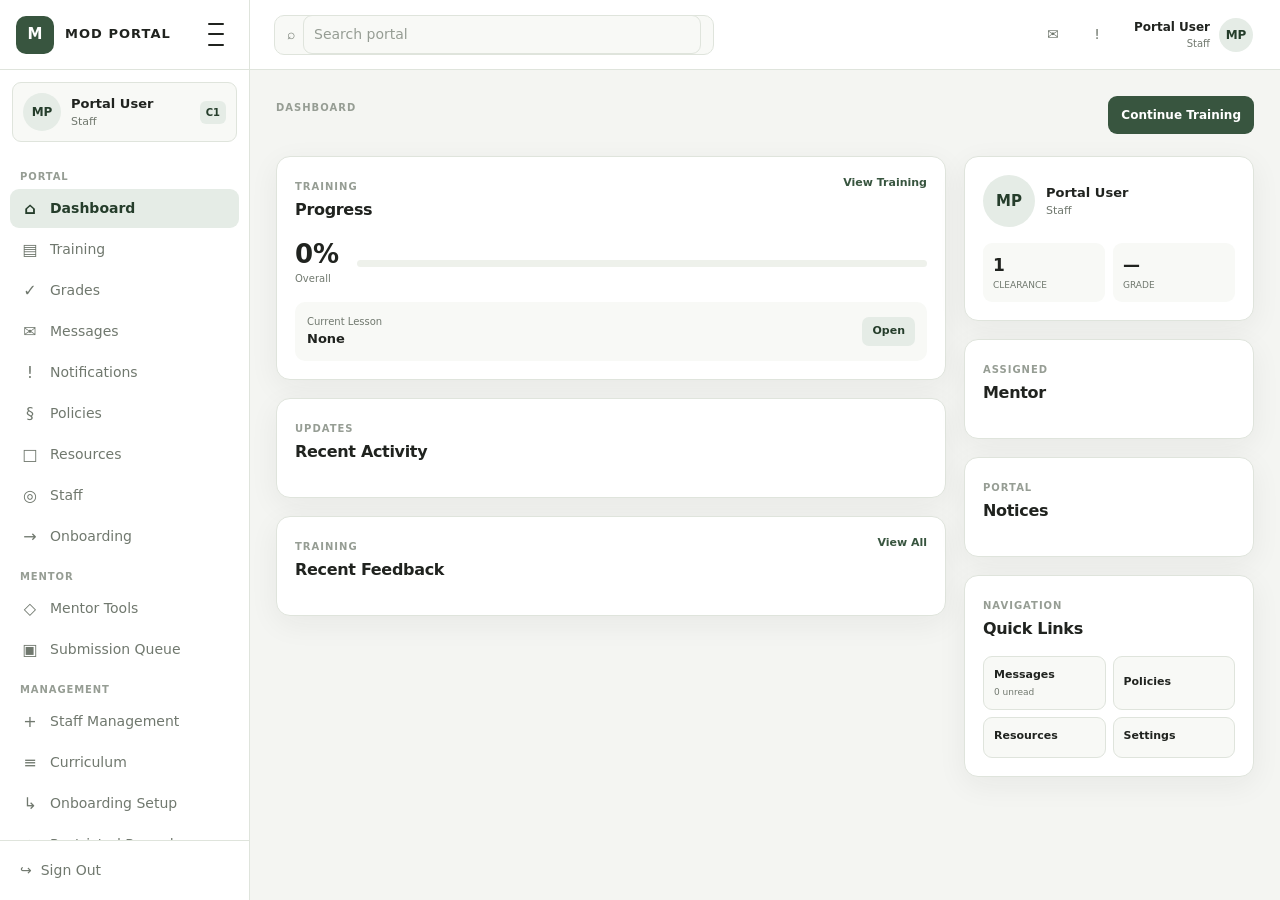
==== portal.html @ 3d5b4d80 "Create portal.html" ====
<!DOCTYPE html>
<html lang="en" data-theme="light" data-density="comfortable">
<head>
  <meta charset="UTF-8">
  <meta name="viewport" content="width=device-width, initial-scale=1.0">
  <meta name="description" content="Mod Portal">
  <title>Mod Portal</title>
  <link rel="stylesheet" href="style.css">
</head>

<body>

<div class="portal-app" id="portalApp">

  <div class="mobile-overlay" id="mobileOverlay"></div>

  <aside class="sidebar" id="sidebar">

    <div class="sidebar-head">

      <button class="brand" type="button" data-page-target="dashboard">
        <span class="brand-icon">M</span>

        <span class="brand-text">
          <strong>MOD PORTAL</strong>
          <small data-c5-edit data-content-key="portal.subtitle"></small>
        </span>
      </button>

      <button
        class="sidebar-toggle"
        id="sidebarToggle"
        type="button"
        aria-label="Toggle sidebar"
      >
        <span></span>
        <span></span>
        <span></span>
      </button>

    </div>

    <button class="sidebar-user" type="button" data-page-target="profile">

      <span class="avatar" data-user-avatar>MP</span>

      <span class="sidebar-user-info">
        <strong data-user-name>Portal User</strong>
        <small data-user-role>Staff</small>
      </span>

      <span class="clearance" data-user-clearance>C1</span>

    </button>

    <nav class="sidebar-nav">

      <div class="nav-group">

        <span class="nav-label">Portal</span>

        <button class="nav-item active" type="button" data-page-target="dashboard">
          <span class="nav-icon">⌂</span>
          <span>Dashboard</span>
        </button>

        <button class="nav-item" type="button" data-page-target="training">
          <span class="nav-icon">▤</span>
          <span>Training</span>
        </button>

        <button class="nav-item" type="button" data-page-target="grades">
          <span class="nav-icon">✓</span>
          <span>Grades</span>
        </button>

        <button class="nav-item" type="button" data-page-target="messages">
          <span class="nav-icon">✉</span>
          <span>Messages</span>
          <span class="nav-count" data-message-count hidden>0</span>
        </button>

        <button class="nav-item" type="button" data-page-target="notifications">
          <span class="nav-icon">!</span>
          <span>Notifications</span>
          <span class="nav-count" data-notification-count hidden>0</span>
        </button>

        <button class="nav-item" type="button" data-page-target="policies">
          <span class="nav-icon">§</span>
          <span>Policies</span>
        </button>

        <button class="nav-item" type="button" data-page-target="resources">
          <span class="nav-icon">□</span>
          <span>Resources</span>
        </button>

        <button class="nav-item" type="button" data-page-target="staff">
          <span class="nav-icon">◎</span>
          <span>Staff</span>
        </button>

        <button class="nav-item" type="button" data-page-target="onboarding">
          <span class="nav-icon">→</span>
          <span>Onboarding</span>
        </button>

      </div>

      <div class="nav-group" data-clearance-min="2">

        <span class="nav-label">Mentor</span>

        <button class="nav-item" type="button" data-page-target="mentor">
          <span class="nav-icon">◇</span>
          <span>Mentor Tools</span>
        </button>

        <button class="nav-item" type="button" data-page-target="submissions">
          <span class="nav-icon">▣</span>
          <span>Submission Queue</span>
          <span class="nav-count" data-submission-count hidden>0</span>
        </button>

      </div>

      <div class="nav-group" data-clearance-min="4">

        <span class="nav-label">Management</span>

        <button class="nav-item" type="button" data-page-target="staff-management">
          <span class="nav-icon">+</span>
          <span>Staff Management</span>
        </button>

        <button class="nav-item" type="button" data-page-target="curriculum">
          <span class="nav-icon">≡</span>
          <span>Curriculum</span>
        </button>

        <button class="nav-item" type="button" data-page-target="onboarding-management">
          <span class="nav-icon">↳</span>
          <span>Onboarding Setup</span>
        </button>

        <button class="nav-item" type="button" data-page-target="restricted-records">
          <span class="nav-icon">△</span>
          <span>Restricted Records</span>
        </button>

      </div>

      <div class="nav-group" data-clearance-min="5">

        <span class="nav-label">Administration</span>

        <button class="nav-item" type="button" data-page-target="accounts">
          <span class="nav-icon">@</span>
          <span>Accounts</span>
        </button>

        <button class="nav-item" type="button" data-page-target="announcements">
          <span class="nav-icon">※</span>
          <span>Announcements</span>
        </button>

        <button class="nav-item" type="button" data-page-target="audit-log">
          <span class="nav-icon">⌁</span>
          <span>Audit Log</span>
        </button>

        <button class="nav-item" type="button" data-page-target="admin">
          <span class="nav-icon">◆</span>
          <span>Admin Tools</span>
        </button>

      </div>

      <div class="nav-group">

        <span class="nav-label">Account</span>

        <button class="nav-item" type="button" data-page-target="profile">
          <span class="nav-icon">○</span>
          <span>Profile</span>
        </button>

        <button class="nav-item" type="button" data-page-target="settings">
          <span class="nav-icon">⚙</span>
          <span>Settings</span>
        </button>

        <button class="nav-item" type="button" data-page-target="help">
          <span class="nav-icon">?</span>
          <span>Help</span>
        </button>

      </div>

    </nav>

    <div class="sidebar-foot">
      <button class="signout" id="signOutButton" type="button">
        <span>↪</span>
        <span>Sign Out</span>
      </button>
    </div>

  </aside>

  <main class="main">

    <header class="topbar">

      <button
        class="mobile-menu"
        id="mobileMenu"
        type="button"
        aria-label="Open menu"
      >
        <span></span>
        <span></span>
        <span></span>
      </button>

      <div class="topbar-search">
        <span>⌕</span>
        <input
          id="portalSearch"
          type="search"
          placeholder="Search portal"
          autocomplete="off"
        >
      </div>

      <div class="topbar-actions">

        <button
          class="topbar-button"
          type="button"
          data-page-target="messages"
          aria-label="Messages"
        >
          ✉
          <span data-message-indicator hidden></span>
        </button>

        <button
          class="topbar-button"
          type="button"
          id="notificationButton"
          aria-label="Notifications"
        >
          !
          <span data-notification-indicator hidden></span>
        </button>

        <button class="topbar-user" type="button" data-page-target="profile">
          <span class="topbar-user-copy">
            <strong data-user-name>Portal User</strong>
            <small data-user-role>Staff</small>
          </span>
          <span class="avatar small" data-user-avatar>MP</span>
        </button>

      </div>

    </header>

    <div class="content">

      <section class="page active" id="dashboard" data-page="dashboard">

        <div class="page-head">

          <div>
            <span class="eyebrow">Dashboard</span>
            <h1 data-content-key="dashboard.title" data-c5-edit></h1>
            <p data-content-key="dashboard.description" data-c5-edit></p>
          </div>

          <button class="primary-action" type="button" data-page-target="training">
            Continue Training
          </button>

        </div>

        <div class="dashboard-grid">

          <div class="dashboard-main">

            <section class="panel progress-panel">

              <div class="panel-head">
                <div>
                  <span class="panel-label">Training</span>
                  <h2>Progress</h2>
                </div>

                <button class="text-action" type="button" data-page-target="training">
                  View Training
                </button>
              </div>

              <div class="progress-summary">

                <div class="progress-stat">
                  <strong data-training-progress>0%</strong>
                  <span>Overall</span>
                </div>

                <div class="progress-track">
                  <span data-training-progress-bar></span>
                </div>

              </div>

              <div class="current-training" data-current-training>

                <div>
                  <span class="meta">Current Lesson</span>
                  <strong data-current-lesson-title>None</strong>
                </div>

                <button type="button" data-current-lesson-action>
                  Open
                </button>

              </div>

            </section>

            <section class="panel activity-panel">

              <div class="panel-head">
                <div>
                  <span class="panel-label">Updates</span>
                  <h2>Recent Activity</h2>
                </div>
              </div>

              <div class="activity-list" id="recentActivity"></div>

            </section>

            <section class="panel feedback-panel">

              <div class="panel-head">
                <div>
                  <span class="panel-label">Training</span>
                  <h2>Recent Feedback</h2>
                </div>

                <button class="text-action" type="button" data-page-target="grades">
                  View All
                </button>
              </div>

              <div id="recentFeedback" class="feedback-list"></div>

            </section>

          </div>

          <aside class="dashboard-side">

            <section class="panel dashboard-profile">

              <div class="profile-summary">

                <span class="avatar large" data-user-avatar>MP</span>

                <div>
                  <strong data-user-name>Portal User</strong>
                  <span data-user-role>Staff</span>
                </div>

              </div>

              <div class="profile-stats">

                <div>
                  <strong data-user-clearance-number>1</strong>
                  <span>Clearance</span>
                </div>

                <div>
                  <strong data-user-grade>—</strong>
                  <span>Grade</span>
                </div>

              </div>

            </section>

            <section class="panel mentor-summary">

              <div class="panel-head">
                <div>
                  <span class="panel-label">Assigned</span>
                  <h2>Mentor</h2>
                </div>
              </div>

              <div id="assignedMentor"></div>

            </section>

            <section class="panel notices-panel">

              <div class="panel-head">
                <div>
                  <span class="panel-label">Portal</span>
                  <h2>Notices</h2>
                </div>
              </div>

              <div id="dashboardNotices"></div>

            </section>

            <section class="panel quick-links">

              <div class="panel-head">
                <div>
                  <span class="panel-label">Navigation</span>
                  <h2>Quick Links</h2>
                </div>
              </div>

              <div class="quick-link-grid">

                <button type="button" data-page-target="messages">
                  <strong>Messages</strong>
                  <span data-message-summary>0 unread</span>
                </button>

                <button type="button" data-page-target="policies">
                  <strong>Policies</strong>
                  <span data-content-key="dashboard.quick.policies" data-c5-edit></span>
                </button>

                <button type="button" data-page-target="resources">
                  <strong>Resources</strong>
                  <span data-content-key="dashboard.quick.resources" data-c5-edit></span>
                </button>

                <button type="button" data-page-target="settings">
                  <strong>Settings</strong>
                  <span data-content-key="dashboard.quick.settings" data-c5-edit></span>
                </button>

              </div>

            </section>

          </aside>

        </div>

      </section>

      <section class="page" id="training" data-page="training">

        <div class="page-head">
          <div>
            <span class="eyebrow">Training</span>
            <h1 data-content-key="training.title" data-c5-edit></h1>
            <p data-content-key="training.description" data-c5-edit></p>
          </div>
        </div>

        <div class="training-layout">

          <aside class="panel training-sidebar">

            <div class="panel-head">
              <div>
                <span class="panel-label">Curriculum</span>
                <h2>Lessons</h2>
              </div>
            </div>

            <div class="lesson-list" id="lessonList"></div>

          </aside>

          <section class="panel lesson-view" id="lessonView"></section>

        </div>

      </section>

      <section class="page" id="grades" data-page="grades">

        <div class="page-head">
          <div>
            <span class="eyebrow">Performance</span>
            <h1 data-content-key="grades.title" data-c5-edit></h1>
            <p data-content-key="grades.description" data-c5-edit></p>
          </div>
        </div>

        <div class="stats-grid">

          <section class="stat-card">
            <span>Average</span>
            <strong data-grade-average>—</strong>
          </section>

          <section class="stat-card">
            <span>Completed</span>
            <strong data-grade-completed>0</strong>
          </section>

          <section class="stat-card">
            <span>Pending</span>
            <strong data-grade-pending>0</strong>
          </section>

          <section class="stat-card">
            <span>Feedback</span>
            <strong data-feedback-count>0</strong>
          </section>

        </div>

        <section class="panel">

          <div class="panel-head">
            <div>
              <span class="panel-label">History</span>
              <h2>Assessments</h2>
            </div>
          </div>

          <div class="table-wrap">

            <table>
              <thead>
                <tr>
                  <th>Assessment</th>
                  <th>Status</th>
                  <th>Score</th>
                  <th>Reviewer</th>
                  <th></th>
                </tr>
              </thead>

              <tbody id="gradeTable"></tbody>
            </table>

          </div>

          <div class="empty-state table-empty" id="gradeEmpty">
            <p>No assessments yet.</p>
          </div>

        </section>

      </section>

      <section class="page" id="messages" data-page="messages">

        <div class="page-head">
          <div>
            <span class="eyebrow">Communication</span>
            <h1 data-content-key="messages.title" data-c5-edit></h1>
            <p data-content-key="messages.description" data-c5-edit></p>
          </div>

          <button class="primary-action" id="newMessageButton" type="button">
            New Message
          </button>
        </div>

        <div class="messages-layout">

          <section class="panel message-list-panel">

            <div class="message-search">
              <input
                type="search"
                id="messageSearch"
                placeholder="Search messages"
              >
            </div>

            <div class="message-thread-list" id="messageThreadList"></div>

          </section>

          <section class="panel conversation-panel">

            <div class="conversation-empty" id="conversationEmpty">
              <div class="empty-state large">
                <span>✉</span>
                <h2>Select a conversation</h2>
              </div>
            </div>

            <div class="conversation" id="conversation" hidden>

              <div class="conversation-head">

                <span class="avatar" data-conversation-avatar>MP</span>

                <div>
                  <strong data-conversation-name></strong>
                  <span data-conversation-role></span>
                </div>

              </div>

              <div class="conversation-messages" id="conversationMessages"></div>

              <form class="message-compose" id="messageForm">

                <textarea
                  id="messageInput"
                  placeholder="Write a message"
                ></textarea>

                <button type="submit">Send</button>

              </form>

            </div>

          </section>

        </div>

      </section>

      <section class="page" id="notifications" data-page="notifications">

        <div class="page-head">
          <div>
            <span class="eyebrow">Updates</span>
            <h1 data-content-key="notifications.title" data-c5-edit></h1>
            <p data-content-key="notifications.description" data-c5-edit></p>
          </div>

          <button class="secondary-action" id="markNotificationsRead" type="button">
            Mark All Read
          </button>
        </div>

        <section class="panel">

          <div class="notification-list" id="notificationList"></div>

          <div class="empty-state" id="notificationEmpty">
            <p>No notifications.</p>
          </div>

        </section>

      </section>

      <section class="page" id="policies" data-page="policies">

        <div class="page-head">
          <div>
            <span class="eyebrow">Handbook</span>
            <h1 data-content-key="policies.title" data-c5-edit></h1>
            <p data-content-key="policies.description" data-c5-edit></p>
          </div>

          <button
            class="primary-action"
            type="button"
            data-clearance-min="5"
            id="createPolicyButton"
          >
            New Policy
          </button>
        </div>

        <div class="library-toolbar">

          <input
            type="search"
            id="policySearch"
            placeholder="Search policies"
          >

          <select id="policyCategoryFilter">
            <option value="">All Categories</option>
          </select>

        </div>

        <div class="card-grid" id="policyGrid"></div>

        <div class="empty-state" id="policyEmpty">
          <p>No policies available.</p>
        </div>

      </section>

      <section class="page" id="resources" data-page="resources">

        <div class="page-head">
          <div>
            <span class="eyebrow">Library</span>
            <h1 data-content-key="resources.title" data-c5-edit></h1>
            <p data-content-key="resources.description" data-c5-edit></p>
          </div>

          <button
            class="primary-action"
            type="button"
            data-clearance-min="5"
            id="createResourceButton"
          >
            New Resource
          </button>
        </div>

        <div class="library-toolbar">

          <input
            type="search"
            id="resourceSearch"
            placeholder="Search resources"
          >

          <select id="resourceCategoryFilter">
            <option value="">All Categories</option>
          </select>

        </div>

        <div class="card-grid" id="resourceGrid"></div>

        <div class="empty-state" id="resourceEmpty">
          <p>No resources available.</p>
        </div>

      </section>

      <section class="page" id="staff" data-page="staff">

        <div class="page-head">
          <div>
            <span class="eyebrow">Directory</span>
            <h1 data-content-key="staff.title" data-c5-edit></h1>
            <p data-content-key="staff.description" data-c5-edit></p>
          </div>
        </div>

        <div class="library-toolbar">

          <input
            type="search"
            id="staffSearch"
            placeholder="Search staff"
          >

          <select id="staffRoleFilter">
            <option value="">All Roles</option>
          </select>

        </div>

        <div class="staff-grid" id="staffGrid"></div>

        <div class="empty-state" id="staffEmpty">
          <p>No staff found.</p>
        </div>

      </section>

      <section class="page" id="onboarding" data-page="onboarding">

        <div class="page-head">
          <div>
            <span class="eyebrow">Getting Started</span>
            <h1 data-content-key="onboarding.title" data-c5-edit></h1>
            <p data-content-key="onboarding.description" data-c5-edit></p>
          </div>
        </div>

        <section class="panel">

          <div class="onboarding-progress">
            <strong data-onboarding-progress>0%</strong>

            <div class="progress-track">
              <span data-onboarding-progress-bar></span>
            </div>
          </div>

          <div class="checklist" id="onboardingChecklist"></div>

        </section>

      </section>

      <section class="page" id="mentor" data-page="mentor" data-clearance-min="2">

        <div class="page-head">
          <div>
            <span class="eyebrow">Mentor</span>
            <h1 data-content-key="mentor.title" data-c5-edit></h1>
            <p data-content-key="mentor.description" data-c5-edit></p>
          </div>
        </div>

        <div class="stats-grid">

          <section class="stat-card">
            <span>Cadets</span>
            <strong data-mentor-cadet-count>0</strong>
          </section>

          <section class="stat-card">
            <span>Pending Reviews</span>
            <strong data-mentor-review-count>0</strong>
          </section>

          <section class="stat-card">
            <span>Messages</span>
            <strong data-mentor-message-count>0</strong>
          </section>

        </div>

        <div class="management-grid">

          <section class="panel">

            <div class="panel-head">
              <div>
                <span class="panel-label">Assigned</span>
                <h2>Cadets</h2>
              </div>
            </div>

            <div id="mentorCadetList"></div>

          </section>

          <section class="panel">

            <div class="panel-head">
              <div>
                <span class="panel-label">Selected</span>
                <h2>Cadet Details</h2>
              </div>
            </div>

            <div id="mentorCadetDetail"></div>

          </section>

        </div>

      </section>

      <section class="page" id="submissions" data-page="submissions" data-clearance-min="2">

        <div class="page-head">
          <div>
            <span class="eyebrow">Review</span>
            <h1 data-content-key="submissions.title" data-c5-edit></h1>
            <p data-content-key="submissions.description" data-c5-edit></p>
          </div>
        </div>

        <section class="panel">

          <div class="table-wrap">

            <table>
              <thead>
                <tr>
                  <th>Staff</th>
                  <th>Submission</th>
                  <th>Submitted</th>
                  <th>Status</th>
                  <th></th>
                </tr>
              </thead>

              <tbody id="submissionTable"></tbody>
            </table>

          </div>

          <div class="empty-state" id="submissionEmpty">
            <p>No pending submissions.</p>
          </div>

        </section>

      </section>

      <section
        class="page"
        id="staff-management"
        data-page="staff-management"
        data-clearance-min="4"
      >

        <div class="page-head">
          <div>
            <span class="eyebrow">Management</span>
            <h1 data-content-key="staffManagement.title" data-c5-edit></h1>
            <p data-content-key="staffManagement.description" data-c5-edit></p>
          </div>

          <button class="primary-action" id="inviteStaffButton" type="button">
            Add Staff
          </button>
        </div>

        <section class="panel">

          <div class="management-toolbar">

            <input
              type="search"
              id="staffManagementSearch"
              placeholder="Search accounts"
            >

            <select id="staffManagementStatus">
              <option value="">All Statuses</option>
              <option value="active">Active</option>
              <option value="pending">Pending</option>
              <option value="suspended">Suspended</option>
            </select>

          </div>

          <div class="table-wrap">

            <table>
              <thead>
                <tr>
                  <th>Staff</th>
                  <th>Role</th>
                  <th>Clearance</th>
                  <th>Mentor</th>
                  <th>Status</th>
                  <th></th>
                </tr>
              </thead>

              <tbody id="staffManagementTable"></tbody>
            </table>

          </div>

        </section>

      </section>

      <section class="page" id="curriculum" data-page="curriculum" data-clearance-min="4">

        <div class="page-head">
          <div>
            <span class="eyebrow">Management</span>
            <h1 data-content-key="curriculum.title" data-c5-edit></h1>
            <p data-content-key="curriculum.description" data-c5-edit></p>
          </div>

          <button class="primary-action" id="newLessonButton" type="button">
            New Lesson
          </button>
        </div>

        <div class="management-grid">

          <section class="panel">

            <div class="panel-head">
              <div>
                <span class="panel-label">Lessons</span>
                <h2>Curriculum</h2>
              </div>
            </div>

            <div id="curriculumLessonList"></div>

          </section>

          <section class="panel">
            <div id="curriculumEditor"></div>
          </section>

        </div>

      </section>

      <section
        class="page"
        id="onboarding-management"
        data-page="onboarding-management"
        data-clearance-min="4"
      >

        <div class="page-head">
          <div>
            <span class="eyebrow">Management</span>
            <h1 data-content-key="onboardingManagement.title" data-c5-edit></h1>
            <p data-content-key="onboardingManagement.description" data-c5-edit></p>
          </div>

          <button class="primary-action" id="newOnboardingStepButton" type="button">
            New Step
          </button>
        </div>

        <section class="panel">
          <div id="onboardingManagementList"></div>
        </section>

      </section>

      <section
        class="page"
        id="restricted-records"
        data-page="restricted-records"
        data-clearance-min="4"
      >

        <div class="page-head">
          <div>
            <span class="eyebrow">Restricted</span>
            <h1 data-content-key="restricted.title" data-c5-edit></h1>
            <p data-content-key="restricted.description" data-c5-edit></p>
          </div>

          <button class="primary-action" id="newRestrictedRecordButton" type="button">
            New Record
          </button>
        </div>

        <div class="management-toolbar">

          <input
            type="search"
            id="restrictedSearch"
            placeholder="Search records"
          >

          <select id="restrictedStatusFilter">
            <option value="">All Records</option>
          </select>

        </div>

        <section class="panel">

          <div class="table-wrap">

            <table>
              <thead>
                <tr>
                  <th>Record</th>
                  <th>User ID</th>
                  <th>Status</th>
                  <th>Updated</th>
                  <th></th>
                </tr>
              </thead>

              <tbody id="restrictedRecordTable"></tbody>
            </table>

          </div>

          <div class="empty-state" id="restrictedEmpty">
            <p>No records.</p>
          </div>

        </section>

      </section>

      <section class="page" id="accounts" data-page="accounts" data-clearance-min="5">

        <div class="page-head">
          <div>
            <span class="eyebrow">Administration</span>
            <h1 data-content-key="accounts.title" data-c5-edit></h1>
            <p data-content-key="accounts.description" data-c5-edit></p>
          </div>
        </div>

        <div class="stats-grid">

          <section class="stat-card">
            <span>Active</span>
            <strong data-account-active>0</strong>
          </section>

          <section class="stat-card">
            <span>Pending</span>
            <strong data-account-pending>0</strong>
          </section>

          <section class="stat-card">
            <span>Suspended</span>
            <strong data-account-suspended>0</strong>
          </section>

          <section class="stat-card">
            <span>Password Reset</span>
            <strong data-account-reset>0</strong>
          </section>

        </div>

        <section class="panel">

          <div class="table-wrap">

            <table>
              <thead>
                <tr>
                  <th>Account</th>
                  <th>Role</th>
                  <th>Status</th>
                  <th>Last Login</th>
                  <th></th>
                </tr>
              </thead>

              <tbody id="accountTable"></tbody>
            </table>

          </div>

        </section>

      </section>

      <section
        class="page"
        id="announcements"
        data-page="announcements"
        data-clearance-min="5"
      >

        <div class="page-head">
          <div>
            <span class="eyebrow">Administration</span>
            <h1 data-content-key="announcements.title" data-c5-edit></h1>
            <p data-content-key="announcements.description" data-c5-edit></p>
          </div>

          <button class="primary-action" id="newAnnouncementButton" type="button">
            New Announcement
          </button>
        </div>

        <div class="card-grid" id="announcementGrid"></div>

        <div class="empty-state" id="announcementEmpty">
          <p>No announcements.</p>
        </div>

      </section>

      <section
        class="page"
        id="audit-log"
        data-page="audit-log"
        data-clearance-min="5"
      >

        <div class="page-head">
          <div>
            <span class="eyebrow">Administration</span>
            <h1 data-content-key="audit.title" data-c5-edit></h1>
            <p data-content-key="audit.description" data-c5-edit></p>
          </div>
        </div>

        <div class="management-toolbar">

          <input
            type="search"
            id="auditSearch"
            placeholder="Search audit log"
          >

          <select id="auditTypeFilter">
            <option value="">All Actions</option>
          </select>

        </div>

        <section class="panel">

          <div class="table-wrap">

            <table>
              <thead>
                <tr>
                  <th>Time</th>
                  <th>User</th>
                  <th>Action</th>
                  <th>Target</th>
                  <th>Details</th>
                </tr>
              </thead>

              <tbody id="auditTable"></tbody>
            </table>

          </div>

          <div class="empty-state" id="auditEmpty">
            <p>No audit entries.</p>
          </div>

        </section>

      </section>

      <section class="page" id="admin" data-page="admin" data-clearance-min="5">

        <div class="page-head">
          <div>
            <span class="eyebrow">Administration</span>
            <h1 data-content-key="admin.title" data-c5-edit></h1>
            <p data-content-key="admin.description" data-c5-edit></p>
          </div>
        </div>

        <div class="admin-grid">

          <button class="admin-card" type="button" data-admin-action="maintenance">
            <strong>Maintenance Mode</strong>
            <span data-content-key="admin.maintenance" data-c5-edit></span>
          </button>

          <button class="admin-card" type="button" data-admin-action="backup">
            <strong>Backups</strong>
            <span data-content-key="admin.backup" data-c5-edit></span>
          </button>

          <button class="admin-card" type="button" data-admin-action="permissions">
            <strong>Permissions</strong>
            <span data-content-key="admin.permissions" data-c5-edit></span>
          </button>

          <button class="admin-card" type="button" data-admin-action="content">
            <strong>Portal Content</strong>
            <span data-content-key="admin.content" data-c5-edit></span>
          </button>

        </div>

      </section>

      <section class="page" id="profile" data-page="profile">

        <div class="page-head">
          <div>
            <span class="eyebrow">Account</span>
            <h1 data-content-key="profile.title" data-c5-edit></h1>
            <p data-content-key="profile.description" data-c5-edit></p>
          </div>

          <button class="primary-action" id="editProfileButton" type="button">
            Edit Profile
          </button>
        </div>

        <div class="profile-layout">

          <section class="panel profile-card">

            <span class="avatar huge" data-user-avatar>MP</span>

            <h2 data-user-name>Portal User</h2>
            <span data-user-role>Staff</span>

            <div class="profile-meta">

              <div>
                <span>Clearance</span>
                <strong data-user-clearance>1</strong>
              </div>

              <div>
                <span>Status</span>
                <strong data-user-status>Active</strong>
              </div>

            </div>

          </section>

          <section class="panel">

            <div class="panel-head">
              <div>
                <span class="panel-label">Account</span>
                <h2>Details</h2>
              </div>
            </div>

            <dl class="detail-list">

              <div>
                <dt>Display Name</dt>
                <dd data-user-name>Portal User</dd>
              </div>

              <div>
                <dt>Username</dt>
                <dd data-user-username>—</dd>
              </div>

              <div>
                <dt>Role</dt>
                <dd data-user-role>Staff</dd>
              </div>

              <div>
                <dt>Clearance</dt>
                <dd data-user-clearance>1</dd>
              </div>

              <div>
                <dt>Mentor</dt>
                <dd data-user-mentor>—</dd>
              </div>

            </dl>

          </section>

        </div>

      </section>

      <section class="page" id="settings" data-page="settings">

        <div class="page-head">
          <div>
            <span class="eyebrow">Account</span>
            <h1 data-content-key="settings.title" data-c5-edit></h1>
            <p data-content-key="settings.description" data-c5-edit></p>
          </div>
        </div>

        <div class="settings-layout">

          <nav class="settings-nav">

            <button class="settings-tab active" type="button" data-settings-target="appearance">
              Appearance
            </button>

            <button class="settings-tab" type="button" data-settings-target="accessibility">
              Accessibility
            </button>

            <button class="settings-tab" type="button" data-settings-target="notifications">
              Notifications
            </button>

            <button class="settings-tab" type="button" data-settings-target="messages">
              Messages
            </button>

            <button class="settings-tab" type="button" data-settings-target="account">
              Account
            </button>

            <button
              class="settings-tab"
              type="button"
              data-settings-target="portal"
              data-clearance-min="5"
            >
              Portal
            </button>

          </nav>

          <section class="panel settings-content">

            <div class="settings-section active" data-settings-section="appearance">

              <div class="settings-heading">
                <h2>Appearance</h2>
                <p data-content-key="settings.appearance.description" data-c5-edit></p>
              </div>

              <div class="setting-row">

                <div>
                  <strong>Theme</strong>
                  <span data-content-key="settings.theme.description" data-c5-edit></span>
                </div>

                <select id="themeSelect">
                  <option value="light">Light</option>
                  <option value="dark">Dark</option>
                  <option value="system">System</option>
                </select>

              </div>

              <div class="setting-row">

                <div>
                  <strong>Layout Density</strong>
                  <span data-content-key="settings.density.description" data-c5-edit></span>
                </div>

                <select id="densitySelect">
                  <option value="comfortable">Comfortable</option>
                  <option value="compact">Compact</option>
                </select>

              </div>

              <div class="setting-row">

                <div>
                  <strong>Sidebar</strong>
                  <span data-content-key="settings.sidebar.description" data-c5-edit></span>
                </div>

                <select id="sidebarPreference">
                  <option value="expanded">Expanded</option>
                  <option value="collapsed">Collapsed</option>
                  <option value="auto">Automatic</option>
                </select>

              </div>

            </div>

            <div class="settings-section" data-settings-section="accessibility">

              <div class="settings-heading">
                <h2>Accessibility</h2>
                <p data-content-key="settings.accessibility.description" data-c5-edit></p>
              </div>

              <label class="toggle-row">

                <span>
                  <strong>Reduced Motion</strong>
                  <small data-content-key="settings.motion.description" data-c5-edit></small>
                </span>

                <input type="checkbox" id="reducedMotionToggle">
                <span class="toggle"></span>

              </label>

              <label class="toggle-row">

                <span>
                  <strong>High Contrast</strong>
                  <small data-content-key="settings.contrast.description" data-c5-edit></small>
                </span>

                <input type="checkbox" id="highContrastToggle">
                <span class="toggle"></span>

              </label>

            </div>

            <div class="settings-section" data-settings-section="notifications">

              <div class="settings-heading">
                <h2>Notifications</h2>
                <p data-content-key="settings.notifications.description" data-c5-edit></p>
              </div>

              <label class="toggle-row">
                <span><strong>Messages</strong></span>
                <input type="checkbox" id="notifyMessages" checked>
                <span class="toggle"></span>
              </label>

              <label class="toggle-row">
                <span><strong>Training</strong></span>
                <input type="checkbox" id="notifyTraining" checked>
                <span class="toggle"></span>
              </label>

              <label class="toggle-row">
                <span><strong>Grades & Feedback</strong></span>
                <input type="checkbox" id="notifyGrades" checked>
                <span class="toggle"></span>
              </label>

              <label class="toggle-row">
                <span><strong>Policy Updates</strong></span>
                <input type="checkbox" id="notifyPolicies" checked>
                <span class="toggle"></span>
              </label>

            </div>

            <div class="settings-section" data-settings-section="messages">

              <div class="settings-heading">
                <h2>Messages</h2>
                <p data-content-key="settings.messages.description" data-c5-edit></p>
              </div>

              <label class="toggle-row">
                <span><strong>Message Previews</strong></span>
                <input type="checkbox" id="messagePreviewToggle" checked>
                <span class="toggle"></span>
              </label>

            </div>

            <div class="settings-section" data-settings-section="account">

              <div class="settings-heading">
                <h2>Account</h2>
                <p data-content-key="settings.account.description" data-c5-edit></p>
              </div>

              <div class="setting-actions">

                <button class="secondary-action" id="changePasswordButton" type="button">
                  Change Password
                </button>

                <button class="secondary-action" id="signOutEverywhereButton" type="button">
                  Sign Out Everywhere
                </button>

              </div>

            </div>

            <div
              class="settings-section"
              data-settings-section="portal"
              data-clearance-min="5"
            >

              <div class="settings-heading">
                <h2>Portal</h2>
                <p data-content-key="settings.portal.description" data-c5-edit></p>
              </div>

              <label class="toggle-row">

                <span>
                  <strong>Content Editing</strong>
                </span>

                <input type="checkbox" id="contentEditToggle">
                <span class="toggle"></span>

              </label>

              <div class="setting-actions">

                <button class="secondary-action" id="savePortalContentButton" type="button">
                  Save Content
                </button>

                <button class="danger-action" id="resetPortalContentButton" type="button">
                  Reset Content
                </button>

              </div>

            </div>

          </section>

        </div>

      </section>

      <section class="page" id="help" data-page="help">

        <div class="page-head">
          <div>
            <span class="eyebrow">Support</span>
            <h1 data-content-key="help.title" data-c5-edit></h1>
            <p data-content-key="help.description" data-c5-edit></p>
          </div>
        </div>

        <div class="card-grid" id="helpGrid"></div>

        <div class="empty-state" id="helpEmpty">
          <p>No help articles available.</p>
        </div>

      </section>

      <section class="page permission-page" id="permissionDenied">

        <div class="permission-state">
          <span>!</span>
          <h1>Access Restricted</h1>
          <p>You do not have permission to view this section.</p>

          <button class="primary-action" type="button" data-page-target="dashboard">
            Dashboard
          </button>
        </div>

      </section>

    </div>

  </main>

</div>

<div class="drawer" id="notificationDrawer" hidden>

  <div class="drawer-head">
    <h2>Notifications</h2>

    <button
      class="icon-action"
      id="closeNotificationDrawer"
      type="button"
      aria-label="Close notifications"
    >
      ×
    </button>
  </div>

  <div class="drawer-body" id="notificationDrawerList"></div>

</div>

<div class="modal-layer" id="modalLayer" hidden>

  <div class="modal-backdrop" data-close-modal></div>

  <section
    class="modal"
    id="portalModal"
    role="dialog"
    aria-modal="true"
  >

    <div class="modal-head">

      <h2 id="modalTitle"></h2>

      <button
        class="icon-action"
        type="button"
        data-close-modal
        aria-label="Close"
      >
        ×
      </button>

    </div>

    <div class="modal-body" id="modalBody"></div>
    <div class="modal-actions" id="modalActions"></div>

  </section>

</div>

<div class="toast-region" id="toastRegion"></div>

<script src="script.js"></script>

</body>
</html>
---- style.css ----
:root {
  --bg: #f4f5f2;
  --surface: #ffffff;
  --surface-2: #f8f9f6;
  --surface-3: #eef1eb;
  --border: #dfe4dc;
  --border-strong: #cdd5ca;
  --text: #20231f;
  --muted: #70786e;
  --muted-2: #969d94;
  --accent: #38553f;
  --accent-soft: #e5ece6;
  --accent-strong: #253d2b;
  --danger: #9b3d43;
  --danger-soft: #f5e6e7;
  --warning: #997630;
  --warning-soft: #f6f0df;
  --success: #42704d;
  --success-soft: #e7f0e8;
  --shadow: 0 8px 30px rgba(28, 35, 29, 0.06);
  --sidebar-width: 250px;
  --sidebar-collapsed: 78px;
  --topbar-height: 70px;
  --radius: 14px;
  --radius-small: 9px;
  --transition: 180ms ease;
}

html[data-theme="dark"] {
  --bg: #151815;
  --surface: #1d211e;
  --surface-2: #242925;
  --surface-3: #2a302b;
  --border: #343b35;
  --border-strong: #424b43;
  --text: #f0f3ef;
  --muted: #a8b0a7;
  --muted-2: #7f887f;
  --accent: #86a98e;
  --accent-soft: #29372c;
  --accent-strong: #b7d2bd;
  --danger: #d47c82;
  --danger-soft: #40292b;
  --warning: #d3b36b;
  --warning-soft: #3c3425;
  --success: #8ab895;
  --success-soft: #29382d;
  --shadow: 0 8px 30px rgba(0, 0, 0, 0.2);
}

html[data-contrast="high"] {
  --border: var(--text);
  --border-strong: var(--text);
}

* {
  box-sizing: border-box;
}

html {
  min-height: 100%;
  background: var(--bg);
  color-scheme: light;
}

html[data-theme="dark"] {
  color-scheme: dark;
}

body {
  min-height: 100vh;
  margin: 0;
  background: var(--bg);
  color: var(--text);
  font-family: Inter, ui-sans-serif, system-ui, -apple-system, BlinkMacSystemFont, "Segoe UI", sans-serif;
  font-size: 14px;
  line-height: 1.5;
}

button,
input,
select,
textarea {
  font: inherit;
}

button {
  color: inherit;
}

button,
select {
  cursor: pointer;
}

button,
input,
select,
textarea {
  outline: none;
}

button:focus-visible,
input:focus-visible,
select:focus-visible,
textarea:focus-visible {
  box-shadow: 0 0 0 3px color-mix(in srgb, var(--accent) 22%, transparent);
}

img {
  max-width: 100%;
}

[hidden] {
  display: none !important;
}

.portal-app {
  min-height: 100vh;
}

.sidebar {
  position: fixed;
  inset: 0 auto 0 0;
  z-index: 50;
  display: flex;
  width: var(--sidebar-width);
  flex-direction: column;
  background: var(--surface);
  border-right: 1px solid var(--border);
  transition:
    width var(--transition),
    transform var(--transition);
}

.sidebar-head {
  display: flex;
  min-height: var(--topbar-height);
  align-items: center;
  justify-content: space-between;
  gap: 12px;
  padding: 14px 16px;
  border-bottom: 1px solid var(--border);
}

.brand {
  display: flex;
  min-width: 0;
  align-items: center;
  gap: 11px;
  padding: 0;
  background: none;
  border: 0;
  text-align: left;
}

.brand-icon {
  display: grid;
  width: 38px;
  height: 38px;
  flex: 0 0 38px;
  place-items: center;
  border-radius: 10px;
  background: var(--accent);
  color: var(--surface);
  font-size: 15px;
  font-weight: 800;
}

.brand-text {
  display: flex;
  min-width: 0;
  flex-direction: column;
}

.brand-text strong {
  overflow: hidden;
  font-size: 13px;
  line-height: 1.2;
  letter-spacing: 0.08em;
  white-space: nowrap;
  text-overflow: ellipsis;
}

.brand-text small {
  overflow: hidden;
  margin-top: 2px;
  color: var(--muted);
  font-size: 11px;
  white-space: nowrap;
  text-overflow: ellipsis;
}

.sidebar-toggle,
.mobile-menu,
.topbar-button,
.icon-action {
  display: grid;
  flex: 0 0 auto;
  place-items: center;
  background: transparent;
  border: 0;
}

.sidebar-toggle {
  width: 34px;
  height: 34px;
  border-radius: 9px;
}

.sidebar-toggle:hover,
.mobile-menu:hover,
.topbar-button:hover,
.icon-action:hover {
  background: var(--surface-3);
}

.sidebar-toggle span,
.mobile-menu span {
  display: block;
  width: 16px;
  height: 2px;
  margin: 2px auto;
  border-radius: 99px;
  background: currentColor;
}

.sidebar-user {
  display: flex;
  width: calc(100% - 24px);
  align-items: center;
  gap: 10px;
  margin: 12px;
  padding: 10px;
  border: 1px solid var(--border);
  border-radius: var(--radius-small);
  background: var(--surface-2);
  text-align: left;
}

.avatar {
  display: grid;
  width: 38px;
  height: 38px;
  flex: 0 0 38px;
  place-items: center;
  overflow: hidden;
  border-radius: 50%;
  background: var(--accent-soft);
  color: var(--accent-strong);
  font-size: 12px;
  font-weight: 800;
}

.avatar.small {
  width: 34px;
  height: 34px;
  flex-basis: 34px;
}

.avatar.large {
  width: 52px;
  height: 52px;
  flex-basis: 52px;
  font-size: 15px;
}

.avatar.huge {
  width: 82px;
  height: 82px;
  flex-basis: 82px;
  font-size: 20px;
}

.sidebar-user-info {
  display: flex;
  min-width: 0;
  flex: 1;
  flex-direction: column;
}

.sidebar-user-info strong,
.sidebar-user-info small {
  overflow: hidden;
  white-space: nowrap;
  text-overflow: ellipsis;
}

.sidebar-user-info strong {
  font-size: 13px;
}

.sidebar-user-info small {
  color: var(--muted);
  font-size: 11px;
}

.clearance {
  padding: 4px 6px;
  border-radius: 6px;
  background: var(--accent-soft);
  color: var(--accent-strong);
  font-size: 10px;
  font-weight: 800;
}

.sidebar-nav {
  flex: 1;
  overflow-y: auto;
  padding: 2px 10px 18px;
}

.sidebar-nav::-webkit-scrollbar {
  width: 5px;
}

.sidebar-nav::-webkit-scrollbar-thumb {
  border-radius: 99px;
  background: var(--border-strong);
}

.nav-group {
  margin-top: 13px;
}

.nav-label {
  display: block;
  margin: 0 10px 5px;
  color: var(--muted-2);
  font-size: 10px;
  font-weight: 800;
  letter-spacing: 0.09em;
  text-transform: uppercase;
}

.nav-item {
  position: relative;
  display: flex;
  width: 100%;
  min-height: 39px;
  align-items: center;
  gap: 10px;
  margin: 2px 0;
  padding: 7px 10px;
  border: 0;
  border-radius: 9px;
  background: transparent;
  color: var(--muted);
  text-align: left;
  transition:
    background var(--transition),
    color var(--transition);
}

.nav-item:hover {
  background: var(--surface-3);
  color: var(--text);
}

.nav-item.active {
  background: var(--accent-soft);
  color: var(--accent-strong);
  font-weight: 700;
}

.nav-icon {
  display: grid;
  width: 20px;
  flex: 0 0 20px;
  place-items: center;
  font-size: 16px;
  line-height: 1;
}

.nav-count {
  min-width: 19px;
  margin-left: auto;
  padding: 2px 5px;
  border-radius: 99px;
  background: var(--accent);
  color: var(--surface);
  font-size: 10px;
  font-weight: 800;
  text-align: center;
}

.sidebar-foot {
  padding: 10px;
  border-top: 1px solid var(--border);
}

.signout {
  display: flex;
  width: 100%;
  align-items: center;
  gap: 9px;
  padding: 9px 10px;
  border: 0;
  border-radius: 9px;
  background: transparent;
  color: var(--muted);
}

.signout:hover {
  background: var(--danger-soft);
  color: var(--danger);
}

.main {
  min-height: 100vh;
  margin-left: var(--sidebar-width);
  transition: margin-left var(--transition);
}

.topbar {
  position: sticky;
  top: 0;
  z-index: 40;
  display: flex;
  min-height: var(--topbar-height);
  align-items: center;
  gap: 18px;
  padding: 0 24px;
  background: color-mix(in srgb, var(--surface) 94%, transparent);
  border-bottom: 1px solid var(--border);
  backdrop-filter: blur(12px);
}

.mobile-menu {
  display: none;
  width: 38px;
  height: 38px;
  border-radius: 9px;
}

.topbar-search {
  display: flex;
  width: min(440px, 42vw);
  height: 40px;
  align-items: center;
  gap: 8px;
  padding: 0 12px;
  border: 1px solid var(--border);
  border-radius: 10px;
  background: var(--surface-2);
  color: var(--muted);
}

.topbar-search input {
  width: 100%;
  padding: 0;
  border: 0;
  background: transparent;
  color: var(--text);
}

.topbar-search input::placeholder,
input::placeholder,
textarea::placeholder {
  color: var(--muted-2);
}

.topbar-actions {
  display: flex;
  align-items: center;
  gap: 6px;
  margin-left: auto;
}

.topbar-button {
  position: relative;
  width: 38px;
  height: 38px;
  border-radius: 9px;
  color: var(--muted);
}

.topbar-button > span {
  position: absolute;
  top: 7px;
  right: 7px;
  width: 6px;
  height: 6px;
  border-radius: 50%;
  background: var(--danger);
}

.topbar-user {
  display: flex;
  align-items: center;
  gap: 9px;
  margin-left: 4px;
  padding: 3px 3px 3px 8px;
  border: 0;
  border-radius: 10px;
  background: transparent;
}

.topbar-user:hover {
  background: var(--surface-3);
}

.topbar-user-copy {
  display: flex;
  flex-direction: column;
  text-align: right;
}

.topbar-user-copy strong {
  font-size: 12px;
}

.topbar-user-copy small {
  color: var(--muted);
  font-size: 10px;
}

.content {
  width: 100%;
  max-width: 1540px;
  margin: 0 auto;
  padding: 26px;
}

.page {
  display: none;
}

.page.active {
  display: block;
}

.page-head {
  display: flex;
  align-items: flex-start;
  justify-content: space-between;
  gap: 24px;
  margin-bottom: 22px;
}

.page-head h1 {
  margin: 2px 0 5px;
  font-size: clamp(25px, 3vw, 34px);
  line-height: 1.1;
  letter-spacing: -0.035em;
}

.page-head p {
  max-width: 680px;
  margin: 0;
  color: var(--muted);
  font-size: 13px;
}

.eyebrow,
.panel-label {
  color: var(--muted-2);
  font-size: 10px;
  font-weight: 800;
  letter-spacing: 0.1em;
  text-transform: uppercase;
}

.primary-action,
.secondary-action,
.danger-action,
.text-action {
  border: 0;
}

.primary-action,
.secondary-action,
.danger-action {
  min-height: 38px;
  padding: 8px 13px;
  border-radius: 9px;
  font-size: 12px;
  font-weight: 700;
}

.primary-action {
  background: var(--accent);
  color: var(--surface);
}

.primary-action:hover {
  background: var(--accent-strong);
}

.secondary-action {
  background: var(--surface-3);
  color: var(--text);
  border: 1px solid var(--border);
}

.secondary-action:hover {
  border-color: var(--border-strong);
}

.danger-action {
  background: var(--danger-soft);
  color: var(--danger);
}

.text-action {
  padding: 0;
  background: transparent;
  color: var(--accent);
  font-size: 11px;
  font-weight: 700;
}

.text-action:hover {
  text-decoration: underline;
}

.panel,
.stat-card,
.admin-card {
  border: 1px solid var(--border);
  border-radius: var(--radius);
  background: var(--surface);
  box-shadow: var(--shadow);
}

.panel {
  padding: 18px;
}

.panel-head {
  display: flex;
  align-items: flex-start;
  justify-content: space-between;
  gap: 16px;
  margin-bottom: 15px;
}

.panel-head h2 {
  margin: 2px 0 0;
  font-size: 16px;
  letter-spacing: -0.02em;
}

.dashboard-grid {
  display: grid;
  grid-template-columns: minmax(0, 1fr) 290px;
  gap: 18px;
}

.dashboard-main,
.dashboard-side {
  display: grid;
  align-content: start;
  gap: 18px;
}

.progress-summary {
  display: flex;
  align-items: center;
  gap: 18px;
  padding: 4px 0 16px;
}

.progress-stat {
  display: flex;
  flex: 0 0 auto;
  flex-direction: column;
}

.progress-stat strong {
  font-size: 26px;
  line-height: 1;
}

.progress-stat span {
  margin-top: 4px;
  color: var(--muted);
  font-size: 10px;
}

.progress-track {
  position: relative;
  width: 100%;
  height: 7px;
  overflow: hidden;
  border-radius: 99px;
  background: var(--surface-3);
}

.progress-track > span {
  display: block;
  width: 0;
  height: 100%;
  border-radius: inherit;
  background: var(--accent);
  transition: width 300ms ease;
}

.current-training {
  display: flex;
  align-items: center;
  justify-content: space-between;
  gap: 14px;
  padding: 12px;
  border-radius: 10px;
  background: var(--surface-2);
}

.current-training > div {
  display: flex;
  min-width: 0;
  flex-direction: column;
}

.current-training .meta {
  color: var(--muted);
  font-size: 10px;
}

.current-training strong {
  overflow: hidden;
  font-size: 13px;
  white-space: nowrap;
  text-overflow: ellipsis;
}

.current-training button {
  padding: 6px 10px;
  border: 0;
  border-radius: 7px;
  background: var(--accent-soft);
  color: var(--accent-strong);
  font-size: 11px;
  font-weight: 700;
}

.activity-list,
.feedback-list,
.notification-list {
  display: grid;
  gap: 8px;
}

.activity-item,
.feedback-item,
.notification-item {
  display: flex;
  align-items: flex-start;
  gap: 11px;
  padding: 10px;
  border-radius: 9px;
  background: var(--surface-2);
}

.activity-icon,
.notification-icon {
  display: grid;
  width: 30px;
  height: 30px;
  flex: 0 0 30px;
  place-items: center;
  border-radius: 8px;
  background: var(--accent-soft);
  color: var(--accent-strong);
  font-size: 11px;
  font-weight: 800;
}

.activity-item > div,
.feedback-item > div,
.notification-item > div {
  min-width: 0;
  flex: 1;
}

.activity-item strong,
.feedback-item strong,
.notification-item strong {
  display: block;
  font-size: 12px;
}

.activity-item p,
.feedback-item p,
.notification-item p {
  margin: 2px 0 0;
  color: var(--muted);
  font-size: 11px;
}

.activity-item time,
.feedback-item time,
.notification-item time {
  display: block;
  margin-top: 4px;
  color: var(--muted-2);
  font-size: 9px;
}

.profile-summary {
  display: flex;
  align-items: center;
  gap: 11px;
}

.profile-summary > div {
  display: flex;
  flex-direction: column;
}

.profile-summary strong {
  font-size: 13px;
}

.profile-summary span:not(.avatar) {
  color: var(--muted);
  font-size: 11px;
}

.profile-stats {
  display: grid;
  grid-template-columns: 1fr 1fr;
  gap: 8px;
  margin-top: 16px;
}

.profile-stats > div {
  padding: 10px;
  border-radius: 9px;
  background: var(--surface-2);
}

.profile-stats strong,
.profile-stats span {
  display: block;
}

.profile-stats strong {
  font-size: 17px;
}

.profile-stats span {
  color: var(--muted);
  font-size: 9px;
  text-transform: uppercase;
}

.quick-link-grid {
  display: grid;
  grid-template-columns: 1fr 1fr;
  gap: 7px;
}

.quick-link-grid button {
  min-width: 0;
  padding: 10px;
  border: 1px solid var(--border);
  border-radius: 9px;
  background: var(--surface-2);
  text-align: left;
}

.quick-link-grid button:hover {
  border-color: var(--border-strong);
  background: var(--surface-3);
}

.quick-link-grid strong,
.quick-link-grid span {
  display: block;
}

.quick-link-grid strong {
  font-size: 11px;
}

.quick-link-grid span {
  overflow: hidden;
  margin-top: 2px;
  color: var(--muted);
  font-size: 9px;
  white-space: nowrap;
  text-overflow: ellipsis;
}

.training-layout,
.management-grid,
.profile-layout,
.messages-layout {
  display: grid;
  gap: 18px;
}

.training-layout {
  grid-template-columns: 260px minmax(0, 1fr);
}

.training-sidebar {
  align-self: start;
}

.lesson-list {
  display: grid;
  gap: 6px;
}

.lesson-list button,
.curriculum-item,
.mentor-cadet-item {
  width: 100%;
  padding: 10px;
  border: 1px solid transparent;
  border-radius: 9px;
  background: var(--surface-2);
  text-align: left;
}

.lesson-list button:hover,
.curriculum-item:hover,
.mentor-cadet-item:hover {
  border-color: var(--border);
}

.lesson-list button.active,
.curriculum-item.active,
.mentor-cadet-item.active {
  background: var(--accent-soft);
  color: var(--accent-strong);
}

.lesson-view {
  min-height: 480px;
}

.stats-grid {
  display: grid;
  grid-template-columns: repeat(4, minmax(0, 1fr));
  gap: 12px;
  margin-bottom: 18px;
}

.stat-card {
  padding: 16px;
}

.stat-card span,
.stat-card strong {
  display: block;
}

.stat-card span {
  color: var(--muted);
  font-size: 10px;
}

.stat-card strong {
  margin-top: 5px;
  font-size: 24px;
  letter-spacing: -0.04em;
}

.table-wrap {
  width: 100%;
  overflow-x: auto;
}

table {
  width: 100%;
  border-collapse: collapse;
  font-size: 12px;
}

th,
td {
  padding: 11px 10px;
  border-bottom: 1px solid var(--border);
  text-align: left;
  vertical-align: middle;
}

th {
  color: var(--muted);
  font-size: 9px;
  font-weight: 800;
  letter-spacing: 0.07em;
  text-transform: uppercase;
}

tbody tr:last-child td {
  border-bottom: 0;
}

tbody tr:hover td {
  background: var(--surface-2);
}

.messages-layout {
  grid-template-columns: 320px minmax(0, 1fr);
  min-height: 620px;
}

.message-list-panel,
.conversation-panel {
  min-height: 620px;
}

.message-search {
  margin-bottom: 10px;
}

.message-search input,
.library-toolbar input,
.management-toolbar input {
  width: 100%;
}

.message-search input,
.library-toolbar input,
.library-toolbar select,
.management-toolbar input,
.management-toolbar select,
.setting-row select,
.settings-content select,
input[type="text"],
input[type="search"],
input[type="password"],
input[type="email"],
textarea {
  min-height: 38px;
  padding: 8px 10px;
  border: 1px solid var(--border);
  border-radius: 9px;
  background: var(--surface-2);
  color: var(--text);
}

textarea {
  min-height: 90px;
  resize: vertical;
}

.message-thread-list {
  display: grid;
  gap: 5px;
}

.message-thread {
  display: flex;
  width: 100%;
  align-items: center;
  gap: 10px;
  padding: 10px;
  border: 0;
  border-radius: 9px;
  background: transparent;
  text-align: left;
}

.message-thread:hover {
  background: var(--surface-2);
}

.message-thread.active {
  background: var(--accent-soft);
}

.message-thread > div:last-child {
  min-width: 0;
  flex: 1;
}

.message-thread strong,
.message-thread span {
  display: block;
  overflow: hidden;
  white-space: nowrap;
  text-overflow: ellipsis;
}

.message-thread strong {
  font-size: 12px;
}

.message-thread span {
  color: var(--muted);
  font-size: 10px;
}

.conversation-panel {
  display: flex;
  flex-direction: column;
  padding: 0;
  overflow: hidden;
}

.conversation,
.conversation-empty {
  min-height: 0;
  flex: 1;
}

.conversation {
  display: flex;
  flex-direction: column;
}

.conversation-head {
  display: flex;
  align-items: center;
  gap: 10px;
  padding: 15px 18px;
  border-bottom: 1px solid var(--border);
}

.conversation-head > div:last-child {
  display: flex;
  flex-direction: column;
}

.conversation-head strong {
  font-size: 12px;
}

.conversation-head span {
  color: var(--muted);
  font-size: 10px;
}

.conversation-messages {
  display: flex;
  min-height: 0;
  flex: 1;
  flex-direction: column;
  gap: 9px;
  overflow-y: auto;
  padding: 18px;
}

.chat-bubble {
  max-width: min(72%, 540px);
  padding: 9px 11px;
  border-radius: 11px;
  background: var(--surface-2);
}

.chat-bubble.sent {
  align-self: flex-end;
  background: var(--accent);
  color: var(--surface);
}

.chat-bubble p {
  margin: 0;
  font-size: 12px;
}

.chat-bubble time {
  display: block;
  margin-top: 3px;
  color: var(--muted-2);
  font-size: 8px;
}

.chat-bubble.sent time {
  color: color-mix(in srgb, var(--surface) 70%, transparent);
}

.message-compose {
  display: flex;
  align-items: flex-end;
  gap: 8px;
  padding: 12px;
  border-top: 1px solid var(--border);
}

.message-compose textarea {
  min-height: 42px;
  max-height: 150px;
  flex: 1;
}

.message-compose button {
  min-height: 42px;
  padding: 8px 14px;
  border: 0;
  border-radius: 9px;
  background: var(--accent);
  color: var(--surface);
  font-weight: 700;
}

.library-toolbar,
.management-toolbar {
  display: flex;
  gap: 9px;
  margin-bottom: 14px;
}

.library-toolbar input,
.management-toolbar input {
  min-width: 0;
  flex: 1;
}

.library-toolbar select,
.management-toolbar select {
  min-width: 170px;
}

.card-grid,
.staff-grid,
.admin-grid {
  display: grid;
  gap: 12px;
}

.card-grid,
.staff-grid {
  grid-template-columns: repeat(3, minmax(0, 1fr));
}

.library-card,
.staff-card,
.help-card {
  padding: 16px;
  border: 1px solid var(--border);
  border-radius: var(--radius);
  background: var(--surface);
}

.library-card:hover,
.staff-card:hover,
.help-card:hover {
  border-color: var(--border-strong);
}

.library-card h3,
.staff-card h3,
.help-card h3 {
  margin: 0;
  font-size: 14px;
}

.library-card p,
.staff-card p,
.help-card p {
  margin: 5px 0 0;
  color: var(--muted);
  font-size: 11px;
}

.library-card-footer,
.staff-card-footer {
  display: flex;
  align-items: center;
  justify-content: space-between;
  gap: 8px;
  margin-top: 12px;
}

.tag,
.status {
  display: inline-flex;
  align-items: center;
  min-height: 22px;
  padding: 3px 7px;
  border-radius: 99px;
  background: var(--surface-3);
  color: var(--muted);
  font-size: 9px;
  font-weight: 700;
}

.status.success {
  background: var(--success-soft);
  color: var(--success);
}

.status.warning {
  background: var(--warning-soft);
  color: var(--warning);
}

.status.danger {
  background: var(--danger-soft);
  color: var(--danger);
}

.onboarding-progress {
  display: flex;
  align-items: center;
  gap: 15px;
  margin-bottom: 20px;
}

.onboarding-progress > strong {
  min-width: 48px;
  font-size: 18px;
}

.checklist {
  display: grid;
  gap: 7px;
}

.checklist-item {
  display: flex;
  align-items: flex-start;
  gap: 10px;
  padding: 11px;
  border: 1px solid var(--border);
  border-radius: 9px;
  background: var(--surface-2);
}

.checklist-item input {
  margin-top: 3px;
}

.checklist-item > div {
  flex: 1;
}

.checklist-item strong {
  display: block;
  font-size: 12px;
}

.checklist-item p {
  margin: 2px 0 0;
  color: var(--muted);
  font-size: 10px;
}

.management-grid {
  grid-template-columns: minmax(260px, 0.8fr) minmax(0, 1.2fr);
}

.admin-grid {
  grid-template-columns: repeat(2, minmax(0, 1fr));
}

.admin-card {
  min-height: 120px;
  padding: 18px;
  text-align: left;
}

.admin-card:hover {
  border-color: var(--border-strong);
  background: var(--surface-2);
}

.admin-card strong,
.admin-card span {
  display: block;
}

.admin-card strong {
  font-size: 14px;
}

.admin-card span {
  margin-top: 5px;
  color: var(--muted);
  font-size: 11px;
}

.profile-layout {
  grid-template-columns: 280px minmax(0, 1fr);
}

.profile-card {
  text-align: center;
}

.profile-card .avatar {
  margin: 0 auto 12px;
}

.profile-card h2 {
  margin: 0;
  font-size: 18px;
}

.profile-card > span:not(.avatar) {
  color: var(--muted);
  font-size: 11px;
}

.profile-meta {
  display: grid;
  grid-template-columns: 1fr 1fr;
  gap: 8px;
  margin-top: 18px;
}

.profile-meta > div {
  padding: 10px;
  border-radius: 9px;
  background: var(--surface-2);
}

.profile-meta span,
.profile-meta strong {
  display: block;
}

.profile-meta span {
  color: var(--muted);
  font-size: 9px;
}

.profile-meta strong {
  margin-top: 2px;
  font-size: 12px;
}

.detail-list {
  margin: 0;
}

.detail-list > div {
  display: grid;
  grid-template-columns: 150px minmax(0, 1fr);
  gap: 16px;
  padding: 11px 0;
  border-bottom: 1px solid var(--border);
}

.detail-list > div:last-child {
  border-bottom: 0;
}

.detail-list dt {
  color: var(--muted);
  font-size: 11px;
}

.detail-list dd {
  margin: 0;
  font-size: 12px;
  font-weight: 600;
}

.settings-layout {
  display: grid;
  grid-template-columns: 190px minmax(0, 1fr);
  gap: 18px;
}

.settings-nav {
  display: grid;
  align-content: start;
  gap: 4px;
}

.settings-tab {
  padding: 9px 10px;
  border: 0;
  border-radius: 8px;
  background: transparent;
  color: var(--muted);
  text-align: left;
}

.settings-tab:hover {
  background: var(--surface-3);
  color: var(--text);
}

.settings-tab.active {
  background: var(--accent-soft);
  color: var(--accent-strong);
  font-weight: 700;
}

.settings-section {
  display: none;
}

.settings-section.active {
  display: block;
}

.settings-heading {
  margin-bottom: 18px;
}

.settings-heading h2 {
  margin: 0;
  font-size: 18px;
}

.settings-heading p {
  margin: 4px 0 0;
  color: var(--muted);
  font-size: 11px;
}

.setting-row,
.toggle-row {
  display: flex;
  min-height: 60px;
  align-items: center;
  justify-content: space-between;
  gap: 18px;
  padding: 10px 0;
  border-bottom: 1px solid var(--border);
}

.setting-row:last-child,
.toggle-row:last-child {
  border-bottom: 0;
}

.setting-row > div,
.toggle-row > span:first-child {
  display: flex;
  min-width: 0;
  flex-direction: column;
}

.setting-row strong,
.toggle-row strong {
  font-size: 12px;
}

.setting-row span,
.toggle-row small {
  margin-top: 2px;
  color: var(--muted);
  font-size: 10px;
}

.toggle-row {
  position: relative;
  cursor: pointer;
}

.toggle-row input {
  position: absolute;
  opacity: 0;
  pointer-events: none;
}

.toggle {
  position: relative;
  width: 38px;
  height: 22px;
  flex: 0 0 38px;
  border-radius: 99px;
  background: var(--border-strong);
  transition: background var(--transition);
}

.toggle::after {
  position: absolute;
  top: 3px;
  left: 3px;
  width: 16px;
  height: 16px;
  border-radius: 50%;
  background: var(--surface);
  box-shadow: 0 1px 4px rgba(0, 0, 0, 0.16);
  content: "";
  transition: transform var(--transition);
}

.toggle-row input:checked + .toggle {
  background: var(--accent);
}

.toggle-row input:checked + .toggle::after {
  transform: translateX(16px);
}

.setting-actions {
  display: flex;
  flex-wrap: wrap;
  gap: 8px;
  margin-top: 18px;
}

.empty-state {
  display: grid;
  min-height: 120px;
  place-items: center;
  align-content: center;
  gap: 4px;
  color: var(--muted);
  text-align: center;
}

.empty-state.large {
  min-height: 360px;
}

.empty-state.compact {
  min-height: 60px;
}

.empty-state span {
  font-size: 20px;
  color: var(--muted-2);
}

.empty-state h2 {
  margin: 2px 0 0;
  color: var(--text);
  font-size: 15px;
}

.empty-state p {
  margin: 0;
  font-size: 11px;
}

.permission-page {
  min-height: calc(100vh - var(--topbar-height) - 52px);
}

.permission-state {
  display: grid;
  min-height: 430px;
  place-items: center;
  align-content: center;
  text-align: center;
}

.permission-state > span {
  display: grid;
  width: 54px;
  height: 54px;
  place-items: center;
  border-radius: 50%;
  background: var(--danger-soft);
  color: var(--danger);
  font-size: 22px;
  font-weight: 800;
}

.permission-state h1 {
  margin: 13px 0 3px;
  font-size: 23px;
}

.permission-state p {
  margin: 0 0 16px;
  color: var(--muted);
}

.drawer {
  position: fixed;
  top: 0;
  right: 0;
  z-index: 100;
  width: min(390px, 100%);
  height: 100vh;
  background: var(--surface);
  border-left: 1px solid var(--border);
  box-shadow: -18px 0 45px rgba(0, 0, 0, 0.12);
}

.drawer-head {
  display: flex;
  min-height: var(--topbar-height);
  align-items: center;
  justify-content: space-between;
  padding: 0 18px;
  border-bottom: 1px solid var(--border);
}

.drawer-head h2 {
  margin: 0;
  font-size: 16px;
}

.drawer-body {
  height: calc(100vh - var(--topbar-height));
  overflow-y: auto;
  padding: 14px;
}

.icon-action {
  width: 34px;
  height: 34px;
  border-radius: 8px;
  font-size: 20px;
}

.modal-layer {
  position: fixed;
  inset: 0;
  z-index: 150;
  display: grid;
  place-items: center;
  padding: 22px;
}

.modal-backdrop {
  position: absolute;
  inset: 0;
  background: rgba(10, 12, 10, 0.46);
  backdrop-filter: blur(3px);
}

.modal {
  position: relative;
  z-index: 1;
  width: min(560px, 100%);
  max-height: calc(100vh - 44px);
  overflow: hidden;
  border: 1px solid var(--border);
  border-radius: 15px;
  background: var(--surface);
  box-shadow: 0 24px 80px rgba(0, 0, 0, 0.22);
}

.modal-head {
  display: flex;
  align-items: center;
  justify-content: space-between;
  gap: 16px;
  padding: 15px 17px;
  border-bottom: 1px solid var(--border);
}

.modal-head h2 {
  margin: 0;
  font-size: 16px;
}

.modal-body {
  max-height: calc(100vh - 180px);
  overflow-y: auto;
  padding: 17px;
}

.modal-actions {
  display: flex;
  justify-content: flex-end;
  gap: 8px;
  padding: 12px 17px;
  border-top: 1px solid var(--border);
}

.form-grid {
  display: grid;
  gap: 12px;
}

.form-row {
  display: grid;
  gap: 5px;
}

.form-row label {
  color: var(--muted);
  font-size: 10px;
  font-weight: 700;
}

.toast-region {
  position: fixed;
  right: 18px;
  bottom: 18px;
  z-index: 200;
  display: grid;
  width: min(340px, calc(100vw - 36px));
  gap: 8px;
}

.toast {
  padding: 11px 13px;
  border: 1px solid var(--border);
  border-radius: 10px;
  background: var(--surface);
  box-shadow: var(--shadow);
  font-size: 11px;
}

[data-c5-edit][contenteditable="true"] {
  border-radius: 5px;
  outline: 1px dashed var(--accent);
  outline-offset: 3px;
}

[data-c5-edit][contenteditable="true"]:focus {
  background: var(--accent-soft);
}

.mobile-overlay {
  position: fixed;
  inset: 0;
  z-index: 45;
  display: none;
  background: rgba(0, 0, 0, 0.35);
}

body.sidebar-collapsed .sidebar {
  width: var(--sidebar-collapsed);
}

body.sidebar-collapsed .main {
  margin-left: var(--sidebar-collapsed);
}

body.sidebar-collapsed .brand-text,
body.sidebar-collapsed .sidebar-user-info,
body.sidebar-collapsed .clearance,
body.sidebar-collapsed .nav-label,
body.sidebar-collapsed .nav-item > span:not(.nav-icon):not(.nav-count),
body.sidebar-collapsed .signout > span:last-child {
  display: none;
}

body.sidebar-collapsed .sidebar-head {
  justify-content: center;
  padding-inline: 10px;
}

body.sidebar-collapsed .brand {
  justify-content: center;
}

body.sidebar-collapsed .sidebar-toggle {
  display: none;
}

body.sidebar-collapsed .sidebar-user {
  justify-content: center;
  width: calc(100% - 16px);
  margin-inline: 8px;
  padding-inline: 4px;
}

body.sidebar-collapsed .nav-item {
  justify-content: center;
  padding-inline: 4px;
}

body.sidebar-collapsed .nav-count {
  position: absolute;
  top: 3px;
  right: 5px;
  display: block !important;
  min-width: 15px;
  padding: 1px 4px;
}

body.sidebar-collapsed .signout {
  justify-content: center;
}

html[data-density="compact"] .content {
  padding: 18px;
}

html[data-density="compact"] .panel {
  padding: 14px;
}

html[data-density="compact"] .dashboard-grid,
html[data-density="compact"] .dashboard-main,
html[data-density="compact"] .dashboard-side,
html[data-density="compact"] .training-layout,
html[data-density="compact"] .management-grid,
html[data-density="compact"] .profile-layout,
html[data-density="compact"] .messages-layout {
  gap: 12px;
}

html[data-density="compact"] .nav-item {
  min-height: 34px;
  padding-block: 5px;
}

html[data-reduced-motion="true"] *,
html[data-reduced-motion="true"] *::before,
html[data-reduced-motion="true"] *::after {
  scroll-behavior: auto !important;
  transition: none !important;
  animation: none !important;
}

@media (max-width: 1180px) {
  .dashboard-grid {
    grid-template-columns: minmax(0, 1fr) 250px;
  }

  .stats-grid {
    grid-template-columns: repeat(2, minmax(0, 1fr));
  }

  .card-grid,
  .staff-grid {
    grid-template-columns: repeat(2, minmax(0, 1fr));
  }
}

@media (max-width: 920px) {
  .sidebar {
    transform: translateX(-100%);
  }

  body.mobile-sidebar-open .sidebar {
    transform: translateX(0);
  }

  body.mobile-sidebar-open .mobile-overlay {
    display: block;
  }

  .main,
  body.sidebar-collapsed .main {
    margin-left: 0;
  }

  .mobile-menu {
    display: grid;
  }

  .topbar {
    padding-inline: 16px;
  }

  .topbar-search {
    width: min(360px, 50vw);
  }

  .dashboard-grid,
  .training-layout,
  .management-grid,
  .profile-layout,
  .settings-layout {
    grid-template-columns: 1fr;
  }

  .dashboard-side {
    grid-template-columns: repeat(2, minmax(0, 1fr));
  }

  .quick-links {
    grid-column: span 2;
  }

  .training-sidebar,
  .settings-nav {
    position: static;
  }

  .settings-nav {
    display: flex;
    overflow-x: auto;
    padding-bottom: 4px;
  }

  .settings-tab {
    flex: 0 0 auto;
  }
}

@media (max-width: 720px) {
  .content {
    padding: 18px 14px;
  }

  .topbar {
    gap: 8px;
    min-height: 62px;
  }

  .topbar-search {
    flex: 1;
    width: auto;
  }

  .topbar-user-copy {
    display: none;
  }

  .page-head {
    flex-direction: column;
    gap: 12px;
  }

  .page-head > button {
    width: 100%;
  }

  .dashboard-side,
  .messages-layout,
  .card-grid,
  .staff-grid,
  .admin-grid {
    grid-template-columns: 1fr;
  }

  .quick-links {
    grid-column: auto;
  }

  .messages-layout {
    min-height: auto;
  }

  .message-list-panel,
  .conversation-panel {
    min-height: 480px;
  }

  .library-toolbar,
  .management-toolbar {
    flex-direction: column;
  }

  .library-toolbar select,
  .management-toolbar select {
    width: 100%;
  }

  .stats-grid {
    grid-template-columns: repeat(2, minmax(0, 1fr));
  }

  .detail-list > div {
    grid-template-columns: 1fr;
    gap: 2px;
  }

  .setting-row,
  .toggle-row {
    align-items: flex-start;
  }

  .setting-row {
    flex-direction: column;
  }

  .setting-row select {
    width: 100%;
  }
}

@media (max-width: 480px) {
  .topbar-search {
    border: 0;
    background: transparent;
  }

  .topbar-search span {
    display: none;
  }

  .topbar-search input {
    min-height: 36px;
    padding-inline: 9px;
    border: 1px solid var(--border);
    border-radius: 8px;
    background: var(--surface-2);
  }

  .topbar-actions {
    gap: 1px;
  }

  .topbar-button {
    width: 34px;
    height: 34px;
  }

  .topbar-user {
    padding-left: 2px;
  }

  .page-head h1 {
    font-size: 27px;
  }

  .panel {
    padding: 14px;
  }

  .stats-grid,
  .profile-stats,
  .quick-link-grid {
    grid-template-columns: 1fr 1fr;
  }

  .message-compose {
    align-items: stretch;
    flex-direction: column;
  }

  .message-compose button {
    width: 100%;
  }

  .modal-layer {
    padding: 10px;
  }

  .modal {
    max-height: calc(100vh - 20px);
  }
}
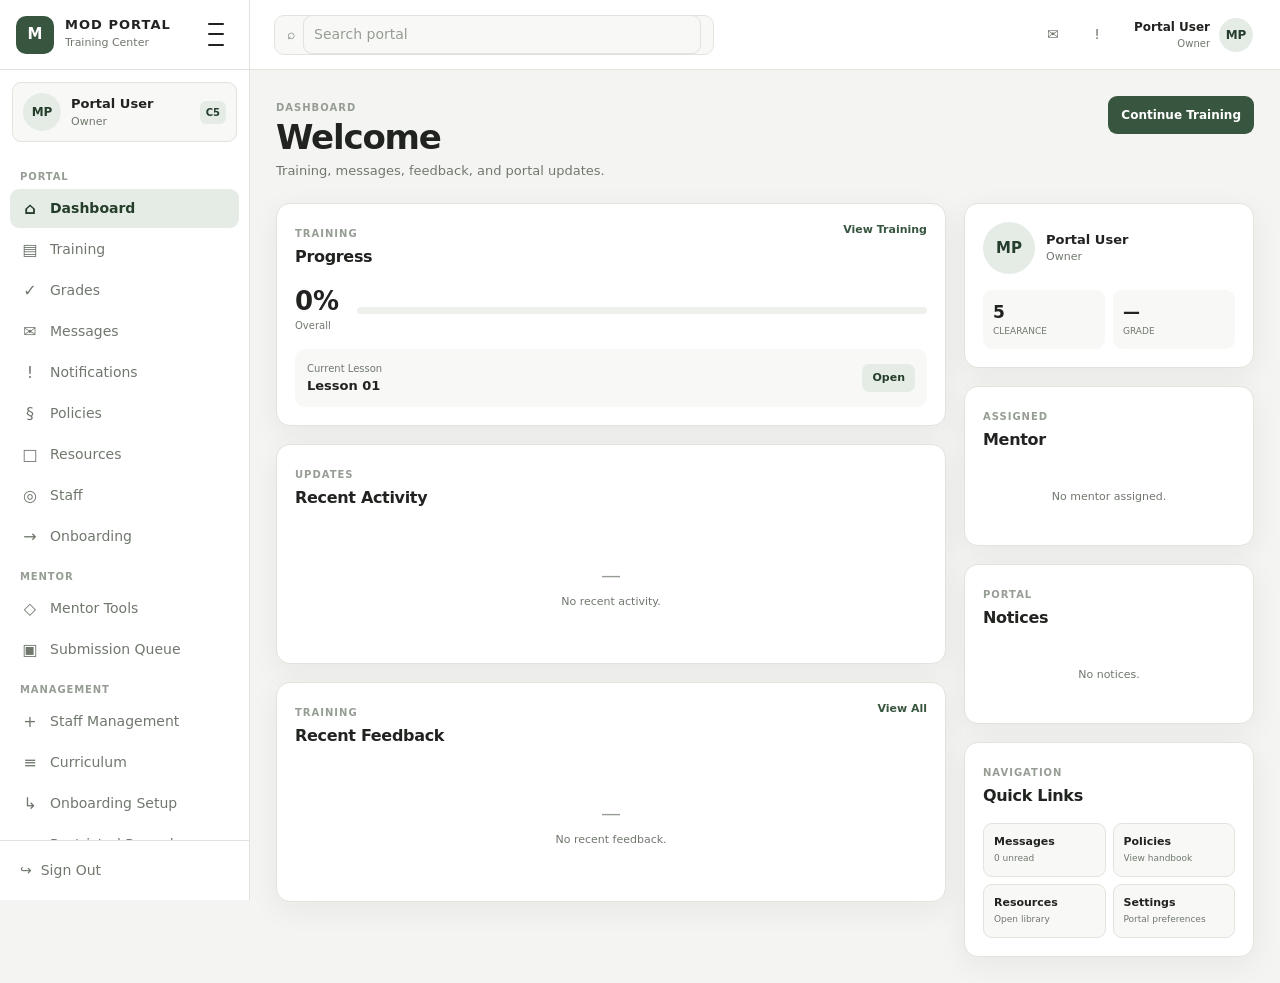
==== commit f17e65a6: "Update portal.html" ====
--- a/portal.html
+++ b/portal.html
@@ -1680,7 +1680,8 @@
 
 <div class="toast-region" id="toastRegion"></div>
 
+<script src="config.js"></script>
 <script src="script.js"></script>
-
+  
 </body>
 </html>
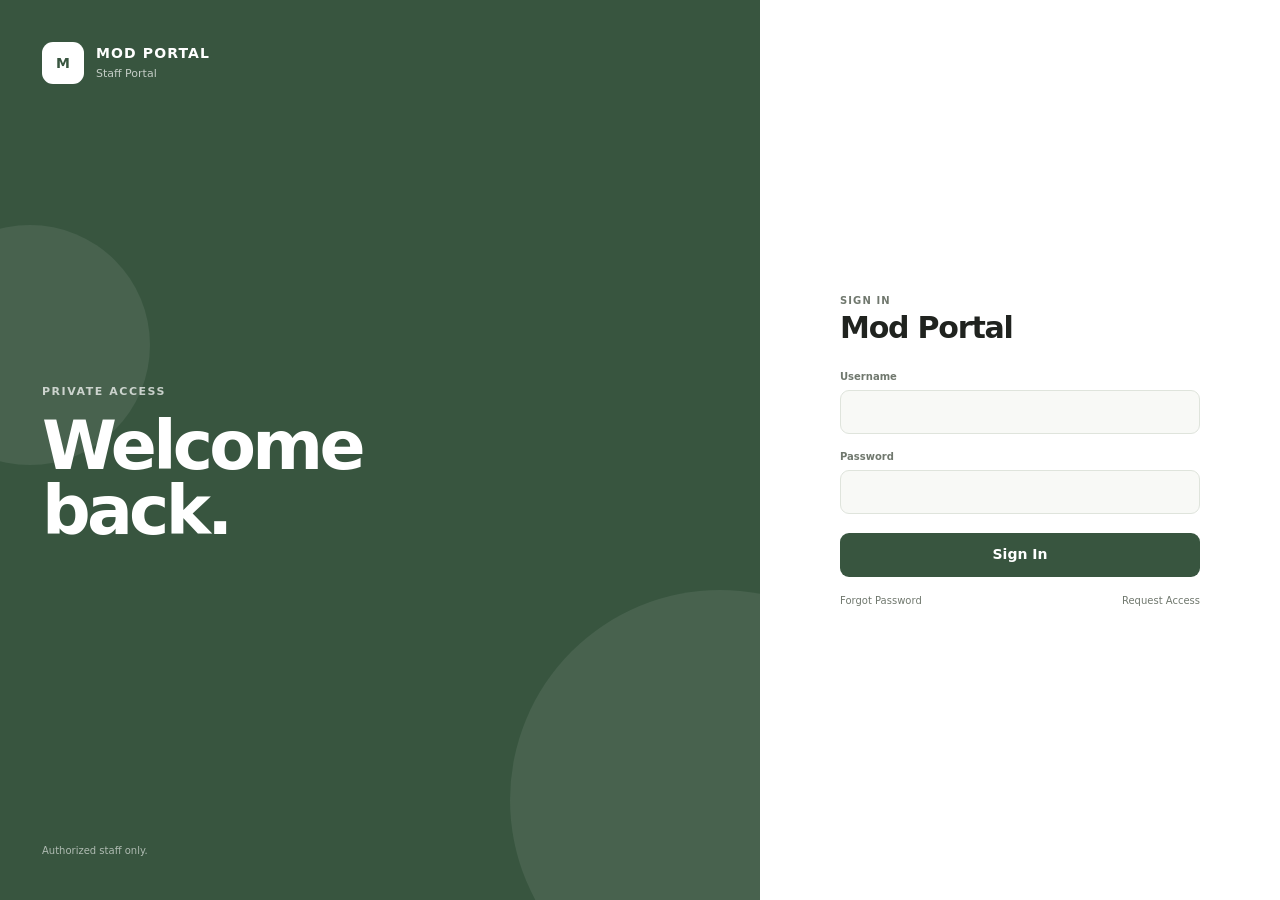
==== commit 0cdea5a8: "Update portal.html" ====
--- a/portal.html
+++ b/portal.html
@@ -1681,7 +1681,6 @@
 <div class="toast-region" id="toastRegion"></div>
 
 <script src="config.js"></script>
-<script src="script.js"></script>
-  
+<script src="auth.js"></script>
 </body>
 </html>
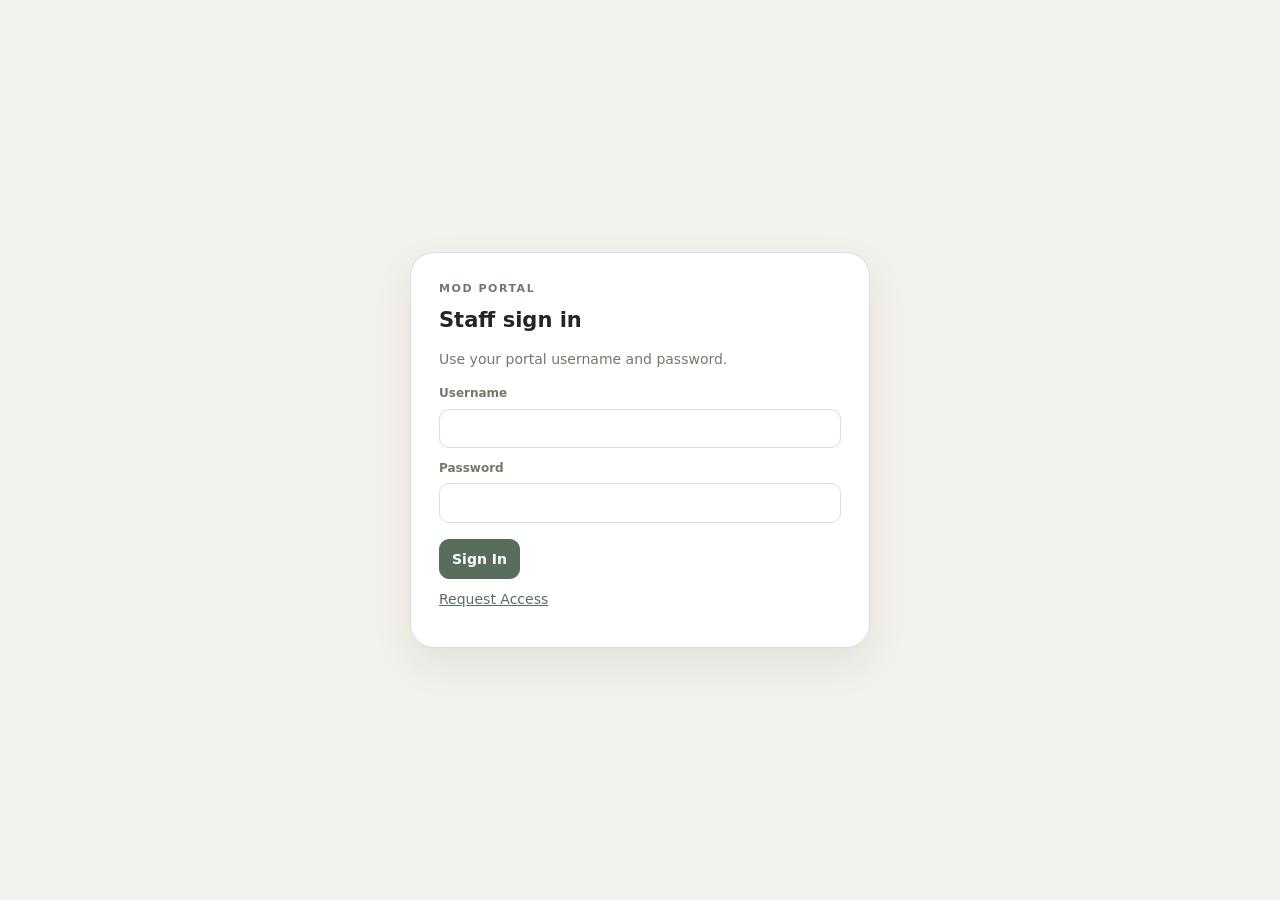
==== commit e5f557a5: "Create portal.html" ====
--- a/portal.html
+++ b/portal.html
@@ -1,1685 +1,89 @@
-<!DOCTYPE html>
-<html lang="en" data-theme="light" data-density="comfortable">
+<!doctype html>
+<html lang="en">
 <head>
-  <meta charset="UTF-8">
-  <meta name="viewport" content="width=device-width, initial-scale=1.0">
-  <meta name="description" content="Mod Portal">
-  <title>Mod Portal</title>
-  <link rel="stylesheet" href="style.css">
+<meta charset="utf-8">
+<meta name="viewport" content="width=device-width,initial-scale=1">
+<title>Mod Portal</title>
+<link rel="stylesheet" href="style.css">
 </head>
-
 <body>
-
-<div class="portal-app" id="portalApp">
-
-  <div class="mobile-overlay" id="mobileOverlay"></div>
-
-  <aside class="sidebar" id="sidebar">
-
-    <div class="sidebar-head">
-
-      <button class="brand" type="button" data-page-target="dashboard">
-        <span class="brand-icon">M</span>
-
-        <span class="brand-text">
-          <strong>MOD PORTAL</strong>
-          <small data-c5-edit data-content-key="portal.subtitle"></small>
-        </span>
-      </button>
-
-      <button
-        class="sidebar-toggle"
-        id="sidebarToggle"
-        type="button"
-        aria-label="Toggle sidebar"
-      >
-        <span></span>
-        <span></span>
-        <span></span>
-      </button>
-
-    </div>
-
-    <button class="sidebar-user" type="button" data-page-target="profile">
-
-      <span class="avatar" data-user-avatar>MP</span>
-
-      <span class="sidebar-user-info">
-        <strong data-user-name>Portal User</strong>
-        <small data-user-role>Staff</small>
-      </span>
-
-      <span class="clearance" data-user-clearance>C1</span>
-
-    </button>
-
-    <nav class="sidebar-nav">
-
-      <div class="nav-group">
-
-        <span class="nav-label">Portal</span>
-
-        <button class="nav-item active" type="button" data-page-target="dashboard">
-          <span class="nav-icon">⌂</span>
-          <span>Dashboard</span>
-        </button>
-
-        <button class="nav-item" type="button" data-page-target="training">
-          <span class="nav-icon">▤</span>
-          <span>Training</span>
-        </button>
-
-        <button class="nav-item" type="button" data-page-target="grades">
-          <span class="nav-icon">✓</span>
-          <span>Grades</span>
-        </button>
-
-        <button class="nav-item" type="button" data-page-target="messages">
-          <span class="nav-icon">✉</span>
-          <span>Messages</span>
-          <span class="nav-count" data-message-count hidden>0</span>
-        </button>
-
-        <button class="nav-item" type="button" data-page-target="notifications">
-          <span class="nav-icon">!</span>
-          <span>Notifications</span>
-          <span class="nav-count" data-notification-count hidden>0</span>
-        </button>
-
-        <button class="nav-item" type="button" data-page-target="policies">
-          <span class="nav-icon">§</span>
-          <span>Policies</span>
-        </button>
-
-        <button class="nav-item" type="button" data-page-target="resources">
-          <span class="nav-icon">□</span>
-          <span>Resources</span>
-        </button>
-
-        <button class="nav-item" type="button" data-page-target="staff">
-          <span class="nav-icon">◎</span>
-          <span>Staff</span>
-        </button>
-
-        <button class="nav-item" type="button" data-page-target="onboarding">
-          <span class="nav-icon">→</span>
-          <span>Onboarding</span>
-        </button>
-
-      </div>
-
-      <div class="nav-group" data-clearance-min="2">
-
-        <span class="nav-label">Mentor</span>
-
-        <button class="nav-item" type="button" data-page-target="mentor">
-          <span class="nav-icon">◇</span>
-          <span>Mentor Tools</span>
-        </button>
-
-        <button class="nav-item" type="button" data-page-target="submissions">
-          <span class="nav-icon">▣</span>
-          <span>Submission Queue</span>
-          <span class="nav-count" data-submission-count hidden>0</span>
-        </button>
-
-      </div>
-
-      <div class="nav-group" data-clearance-min="4">
-
-        <span class="nav-label">Management</span>
-
-        <button class="nav-item" type="button" data-page-target="staff-management">
-          <span class="nav-icon">+</span>
-          <span>Staff Management</span>
-        </button>
-
-        <button class="nav-item" type="button" data-page-target="curriculum">
-          <span class="nav-icon">≡</span>
-          <span>Curriculum</span>
-        </button>
-
-        <button class="nav-item" type="button" data-page-target="onboarding-management">
-          <span class="nav-icon">↳</span>
-          <span>Onboarding Setup</span>
-        </button>
-
-        <button class="nav-item" type="button" data-page-target="restricted-records">
-          <span class="nav-icon">△</span>
-          <span>Restricted Records</span>
-        </button>
-
-      </div>
-
-      <div class="nav-group" data-clearance-min="5">
-
-        <span class="nav-label">Administration</span>
-
-        <button class="nav-item" type="button" data-page-target="accounts">
-          <span class="nav-icon">@</span>
-          <span>Accounts</span>
-        </button>
-
-        <button class="nav-item" type="button" data-page-target="announcements">
-          <span class="nav-icon">※</span>
-          <span>Announcements</span>
-        </button>
-
-        <button class="nav-item" type="button" data-page-target="audit-log">
-          <span class="nav-icon">⌁</span>
-          <span>Audit Log</span>
-        </button>
-
-        <button class="nav-item" type="button" data-page-target="admin">
-          <span class="nav-icon">◆</span>
-          <span>Admin Tools</span>
-        </button>
-
-      </div>
-
-      <div class="nav-group">
-
-        <span class="nav-label">Account</span>
-
-        <button class="nav-item" type="button" data-page-target="profile">
-          <span class="nav-icon">○</span>
-          <span>Profile</span>
-        </button>
-
-        <button class="nav-item" type="button" data-page-target="settings">
-          <span class="nav-icon">⚙</span>
-          <span>Settings</span>
-        </button>
-
-        <button class="nav-item" type="button" data-page-target="help">
-          <span class="nav-icon">?</span>
-          <span>Help</span>
-        </button>
-
-      </div>
-
-    </nav>
-
-    <div class="sidebar-foot">
-      <button class="signout" id="signOutButton" type="button">
-        <span>↪</span>
-        <span>Sign Out</span>
-      </button>
-    </div>
-
-  </aside>
-
-  <main class="main">
-
-    <header class="topbar">
-
-      <button
-        class="mobile-menu"
-        id="mobileMenu"
-        type="button"
-        aria-label="Open menu"
-      >
-        <span></span>
-        <span></span>
-        <span></span>
-      </button>
-
-      <div class="topbar-search">
-        <span>⌕</span>
-        <input
-          id="portalSearch"
-          type="search"
-          placeholder="Search portal"
-          autocomplete="off"
-        >
-      </div>
-
-      <div class="topbar-actions">
-
-        <button
-          class="topbar-button"
-          type="button"
-          data-page-target="messages"
-          aria-label="Messages"
-        >
-          ✉
-          <span data-message-indicator hidden></span>
-        </button>
-
-        <button
-          class="topbar-button"
-          type="button"
-          id="notificationButton"
-          aria-label="Notifications"
-        >
-          !
-          <span data-notification-indicator hidden></span>
-        </button>
-
-        <button class="topbar-user" type="button" data-page-target="profile">
-          <span class="topbar-user-copy">
-            <strong data-user-name>Portal User</strong>
-            <small data-user-role>Staff</small>
-          </span>
-          <span class="avatar small" data-user-avatar>MP</span>
-        </button>
-
-      </div>
-
-    </header>
-
-    <div class="content">
-
-      <section class="page active" id="dashboard" data-page="dashboard">
-
-        <div class="page-head">
-
-          <div>
-            <span class="eyebrow">Dashboard</span>
-            <h1 data-content-key="dashboard.title" data-c5-edit></h1>
-            <p data-content-key="dashboard.description" data-c5-edit></p>
-          </div>
-
-          <button class="primary-action" type="button" data-page-target="training">
-            Continue Training
-          </button>
-
-        </div>
-
-        <div class="dashboard-grid">
-
-          <div class="dashboard-main">
-
-            <section class="panel progress-panel">
-
-              <div class="panel-head">
-                <div>
-                  <span class="panel-label">Training</span>
-                  <h2>Progress</h2>
-                </div>
-
-                <button class="text-action" type="button" data-page-target="training">
-                  View Training
-                </button>
-              </div>
-
-              <div class="progress-summary">
-
-                <div class="progress-stat">
-                  <strong data-training-progress>0%</strong>
-                  <span>Overall</span>
-                </div>
-
-                <div class="progress-track">
-                  <span data-training-progress-bar></span>
-                </div>
-
-              </div>
-
-              <div class="current-training" data-current-training>
-
-                <div>
-                  <span class="meta">Current Lesson</span>
-                  <strong data-current-lesson-title>None</strong>
-                </div>
-
-                <button type="button" data-current-lesson-action>
-                  Open
-                </button>
-
-              </div>
-
-            </section>
-
-            <section class="panel activity-panel">
-
-              <div class="panel-head">
-                <div>
-                  <span class="panel-label">Updates</span>
-                  <h2>Recent Activity</h2>
-                </div>
-              </div>
-
-              <div class="activity-list" id="recentActivity"></div>
-
-            </section>
-
-            <section class="panel feedback-panel">
-
-              <div class="panel-head">
-                <div>
-                  <span class="panel-label">Training</span>
-                  <h2>Recent Feedback</h2>
-                </div>
-
-                <button class="text-action" type="button" data-page-target="grades">
-                  View All
-                </button>
-              </div>
-
-              <div id="recentFeedback" class="feedback-list"></div>
-
-            </section>
-
-          </div>
-
-          <aside class="dashboard-side">
-
-            <section class="panel dashboard-profile">
-
-              <div class="profile-summary">
-
-                <span class="avatar large" data-user-avatar>MP</span>
-
-                <div>
-                  <strong data-user-name>Portal User</strong>
-                  <span data-user-role>Staff</span>
-                </div>
-
-              </div>
-
-              <div class="profile-stats">
-
-                <div>
-                  <strong data-user-clearance-number>1</strong>
-                  <span>Clearance</span>
-                </div>
-
-                <div>
-                  <strong data-user-grade>—</strong>
-                  <span>Grade</span>
-                </div>
-
-              </div>
-
-            </section>
-
-            <section class="panel mentor-summary">
-
-              <div class="panel-head">
-                <div>
-                  <span class="panel-label">Assigned</span>
-                  <h2>Mentor</h2>
-                </div>
-              </div>
-
-              <div id="assignedMentor"></div>
-
-            </section>
-
-            <section class="panel notices-panel">
-
-              <div class="panel-head">
-                <div>
-                  <span class="panel-label">Portal</span>
-                  <h2>Notices</h2>
-                </div>
-              </div>
-
-              <div id="dashboardNotices"></div>
-
-            </section>
-
-            <section class="panel quick-links">
-
-              <div class="panel-head">
-                <div>
-                  <span class="panel-label">Navigation</span>
-                  <h2>Quick Links</h2>
-                </div>
-              </div>
-
-              <div class="quick-link-grid">
-
-                <button type="button" data-page-target="messages">
-                  <strong>Messages</strong>
-                  <span data-message-summary>0 unread</span>
-                </button>
-
-                <button type="button" data-page-target="policies">
-                  <strong>Policies</strong>
-                  <span data-content-key="dashboard.quick.policies" data-c5-edit></span>
-                </button>
-
-                <button type="button" data-page-target="resources">
-                  <strong>Resources</strong>
-                  <span data-content-key="dashboard.quick.resources" data-c5-edit></span>
-                </button>
-
-                <button type="button" data-page-target="settings">
-                  <strong>Settings</strong>
-                  <span data-content-key="dashboard.quick.settings" data-c5-edit></span>
-                </button>
-
-              </div>
-
-            </section>
-
-          </aside>
-
-        </div>
-
-      </section>
-
-      <section class="page" id="training" data-page="training">
-
-        <div class="page-head">
-          <div>
-            <span class="eyebrow">Training</span>
-            <h1 data-content-key="training.title" data-c5-edit></h1>
-            <p data-content-key="training.description" data-c5-edit></p>
-          </div>
-        </div>
-
-        <div class="training-layout">
-
-          <aside class="panel training-sidebar">
-
-            <div class="panel-head">
-              <div>
-                <span class="panel-label">Curriculum</span>
-                <h2>Lessons</h2>
-              </div>
-            </div>
-
-            <div class="lesson-list" id="lessonList"></div>
-
-          </aside>
-
-          <section class="panel lesson-view" id="lessonView"></section>
-
-        </div>
-
-      </section>
-
-      <section class="page" id="grades" data-page="grades">
-
-        <div class="page-head">
-          <div>
-            <span class="eyebrow">Performance</span>
-            <h1 data-content-key="grades.title" data-c5-edit></h1>
-            <p data-content-key="grades.description" data-c5-edit></p>
-          </div>
-        </div>
-
-        <div class="stats-grid">
-
-          <section class="stat-card">
-            <span>Average</span>
-            <strong data-grade-average>—</strong>
-          </section>
-
-          <section class="stat-card">
-            <span>Completed</span>
-            <strong data-grade-completed>0</strong>
-          </section>
-
-          <section class="stat-card">
-            <span>Pending</span>
-            <strong data-grade-pending>0</strong>
-          </section>
-
-          <section class="stat-card">
-            <span>Feedback</span>
-            <strong data-feedback-count>0</strong>
-          </section>
-
-        </div>
-
-        <section class="panel">
-
-          <div class="panel-head">
-            <div>
-              <span class="panel-label">History</span>
-              <h2>Assessments</h2>
-            </div>
-          </div>
-
-          <div class="table-wrap">
-
-            <table>
-              <thead>
-                <tr>
-                  <th>Assessment</th>
-                  <th>Status</th>
-                  <th>Score</th>
-                  <th>Reviewer</th>
-                  <th></th>
-                </tr>
-              </thead>
-
-              <tbody id="gradeTable"></tbody>
-            </table>
-
-          </div>
-
-          <div class="empty-state table-empty" id="gradeEmpty">
-            <p>No assessments yet.</p>
-          </div>
-
-        </section>
-
-      </section>
-
-      <section class="page" id="messages" data-page="messages">
-
-        <div class="page-head">
-          <div>
-            <span class="eyebrow">Communication</span>
-            <h1 data-content-key="messages.title" data-c5-edit></h1>
-            <p data-content-key="messages.description" data-c5-edit></p>
-          </div>
-
-          <button class="primary-action" id="newMessageButton" type="button">
-            New Message
-          </button>
-        </div>
-
-        <div class="messages-layout">
-
-          <section class="panel message-list-panel">
-
-            <div class="message-search">
-              <input
-                type="search"
-                id="messageSearch"
-                placeholder="Search messages"
-              >
-            </div>
-
-            <div class="message-thread-list" id="messageThreadList"></div>
-
-          </section>
-
-          <section class="panel conversation-panel">
-
-            <div class="conversation-empty" id="conversationEmpty">
-              <div class="empty-state large">
-                <span>✉</span>
-                <h2>Select a conversation</h2>
-              </div>
-            </div>
-
-            <div class="conversation" id="conversation" hidden>
-
-              <div class="conversation-head">
-
-                <span class="avatar" data-conversation-avatar>MP</span>
-
-                <div>
-                  <strong data-conversation-name></strong>
-                  <span data-conversation-role></span>
-                </div>
-
-              </div>
-
-              <div class="conversation-messages" id="conversationMessages"></div>
-
-              <form class="message-compose" id="messageForm">
-
-                <textarea
-                  id="messageInput"
-                  placeholder="Write a message"
-                ></textarea>
-
-                <button type="submit">Send</button>
-
-              </form>
-
-            </div>
-
-          </section>
-
-        </div>
-
-      </section>
-
-      <section class="page" id="notifications" data-page="notifications">
-
-        <div class="page-head">
-          <div>
-            <span class="eyebrow">Updates</span>
-            <h1 data-content-key="notifications.title" data-c5-edit></h1>
-            <p data-content-key="notifications.description" data-c5-edit></p>
-          </div>
-
-          <button class="secondary-action" id="markNotificationsRead" type="button">
-            Mark All Read
-          </button>
-        </div>
-
-        <section class="panel">
-
-          <div class="notification-list" id="notificationList"></div>
-
-          <div class="empty-state" id="notificationEmpty">
-            <p>No notifications.</p>
-          </div>
-
-        </section>
-
-      </section>
-
-      <section class="page" id="policies" data-page="policies">
-
-        <div class="page-head">
-          <div>
-            <span class="eyebrow">Handbook</span>
-            <h1 data-content-key="policies.title" data-c5-edit></h1>
-            <p data-content-key="policies.description" data-c5-edit></p>
-          </div>
-
-          <button
-            class="primary-action"
-            type="button"
-            data-clearance-min="5"
-            id="createPolicyButton"
-          >
-            New Policy
-          </button>
-        </div>
-
-        <div class="library-toolbar">
-
-          <input
-            type="search"
-            id="policySearch"
-            placeholder="Search policies"
-          >
-
-          <select id="policyCategoryFilter">
-            <option value="">All Categories</option>
-          </select>
-
-        </div>
-
-        <div class="card-grid" id="policyGrid"></div>
-
-        <div class="empty-state" id="policyEmpty">
-          <p>No policies available.</p>
-        </div>
-
-      </section>
-
-      <section class="page" id="resources" data-page="resources">
-
-        <div class="page-head">
-          <div>
-            <span class="eyebrow">Library</span>
-            <h1 data-content-key="resources.title" data-c5-edit></h1>
-            <p data-content-key="resources.description" data-c5-edit></p>
-          </div>
-
-          <button
-            class="primary-action"
-            type="button"
-            data-clearance-min="5"
-            id="createResourceButton"
-          >
-            New Resource
-          </button>
-        </div>
-
-        <div class="library-toolbar">
-
-          <input
-            type="search"
-            id="resourceSearch"
-            placeholder="Search resources"
-          >
-
-          <select id="resourceCategoryFilter">
-            <option value="">All Categories</option>
-          </select>
-
-        </div>
-
-        <div class="card-grid" id="resourceGrid"></div>
-
-        <div class="empty-state" id="resourceEmpty">
-          <p>No resources available.</p>
-        </div>
-
-      </section>
-
-      <section class="page" id="staff" data-page="staff">
-
-        <div class="page-head">
-          <div>
-            <span class="eyebrow">Directory</span>
-            <h1 data-content-key="staff.title" data-c5-edit></h1>
-            <p data-content-key="staff.description" data-c5-edit></p>
-          </div>
-        </div>
-
-        <div class="library-toolbar">
-
-          <input
-            type="search"
-            id="staffSearch"
-            placeholder="Search staff"
-          >
-
-          <select id="staffRoleFilter">
-            <option value="">All Roles</option>
-          </select>
-
-        </div>
-
-        <div class="staff-grid" id="staffGrid"></div>
-
-        <div class="empty-state" id="staffEmpty">
-          <p>No staff found.</p>
-        </div>
-
-      </section>
-
-      <section class="page" id="onboarding" data-page="onboarding">
-
-        <div class="page-head">
-          <div>
-            <span class="eyebrow">Getting Started</span>
-            <h1 data-content-key="onboarding.title" data-c5-edit></h1>
-            <p data-content-key="onboarding.description" data-c5-edit></p>
-          </div>
-        </div>
-
-        <section class="panel">
-
-          <div class="onboarding-progress">
-            <strong data-onboarding-progress>0%</strong>
-
-            <div class="progress-track">
-              <span data-onboarding-progress-bar></span>
-            </div>
-          </div>
-
-          <div class="checklist" id="onboardingChecklist"></div>
-
-        </section>
-
-      </section>
-
-      <section class="page" id="mentor" data-page="mentor" data-clearance-min="2">
-
-        <div class="page-head">
-          <div>
-            <span class="eyebrow">Mentor</span>
-            <h1 data-content-key="mentor.title" data-c5-edit></h1>
-            <p data-content-key="mentor.description" data-c5-edit></p>
-          </div>
-        </div>
-
-        <div class="stats-grid">
-
-          <section class="stat-card">
-            <span>Cadets</span>
-            <strong data-mentor-cadet-count>0</strong>
-          </section>
-
-          <section class="stat-card">
-            <span>Pending Reviews</span>
-            <strong data-mentor-review-count>0</strong>
-          </section>
-
-          <section class="stat-card">
-            <span>Messages</span>
-            <strong data-mentor-message-count>0</strong>
-          </section>
-
-        </div>
-
-        <div class="management-grid">
-
-          <section class="panel">
-
-            <div class="panel-head">
-              <div>
-                <span class="panel-label">Assigned</span>
-                <h2>Cadets</h2>
-              </div>
-            </div>
-
-            <div id="mentorCadetList"></div>
-
-          </section>
-
-          <section class="panel">
-
-            <div class="panel-head">
-              <div>
-                <span class="panel-label">Selected</span>
-                <h2>Cadet Details</h2>
-              </div>
-            </div>
-
-            <div id="mentorCadetDetail"></div>
-
-          </section>
-
-        </div>
-
-      </section>
-
-      <section class="page" id="submissions" data-page="submissions" data-clearance-min="2">
-
-        <div class="page-head">
-          <div>
-            <span class="eyebrow">Review</span>
-            <h1 data-content-key="submissions.title" data-c5-edit></h1>
-            <p data-content-key="submissions.description" data-c5-edit></p>
-          </div>
-        </div>
-
-        <section class="panel">
-
-          <div class="table-wrap">
-
-            <table>
-              <thead>
-                <tr>
-                  <th>Staff</th>
-                  <th>Submission</th>
-                  <th>Submitted</th>
-                  <th>Status</th>
-                  <th></th>
-                </tr>
-              </thead>
-
-              <tbody id="submissionTable"></tbody>
-            </table>
-
-          </div>
-
-          <div class="empty-state" id="submissionEmpty">
-            <p>No pending submissions.</p>
-          </div>
-
-        </section>
-
-      </section>
-
-      <section
-        class="page"
-        id="staff-management"
-        data-page="staff-management"
-        data-clearance-min="4"
-      >
-
-        <div class="page-head">
-          <div>
-            <span class="eyebrow">Management</span>
-            <h1 data-content-key="staffManagement.title" data-c5-edit></h1>
-            <p data-content-key="staffManagement.description" data-c5-edit></p>
-          </div>
-
-          <button class="primary-action" id="inviteStaffButton" type="button">
-            Add Staff
-          </button>
-        </div>
-
-        <section class="panel">
-
-          <div class="management-toolbar">
-
-            <input
-              type="search"
-              id="staffManagementSearch"
-              placeholder="Search accounts"
-            >
-
-            <select id="staffManagementStatus">
-              <option value="">All Statuses</option>
-              <option value="active">Active</option>
-              <option value="pending">Pending</option>
-              <option value="suspended">Suspended</option>
-            </select>
-
-          </div>
-
-          <div class="table-wrap">
-
-            <table>
-              <thead>
-                <tr>
-                  <th>Staff</th>
-                  <th>Role</th>
-                  <th>Clearance</th>
-                  <th>Mentor</th>
-                  <th>Status</th>
-                  <th></th>
-                </tr>
-              </thead>
-
-              <tbody id="staffManagementTable"></tbody>
-            </table>
-
-          </div>
-
-        </section>
-
-      </section>
-
-      <section class="page" id="curriculum" data-page="curriculum" data-clearance-min="4">
-
-        <div class="page-head">
-          <div>
-            <span class="eyebrow">Management</span>
-            <h1 data-content-key="curriculum.title" data-c5-edit></h1>
-            <p data-content-key="curriculum.description" data-c5-edit></p>
-          </div>
-
-          <button class="primary-action" id="newLessonButton" type="button">
-            New Lesson
-          </button>
-        </div>
-
-        <div class="management-grid">
-
-          <section class="panel">
-
-            <div class="panel-head">
-              <div>
-                <span class="panel-label">Lessons</span>
-                <h2>Curriculum</h2>
-              </div>
-            </div>
-
-            <div id="curriculumLessonList"></div>
-
-          </section>
-
-          <section class="panel">
-            <div id="curriculumEditor"></div>
-          </section>
-
-        </div>
-
-      </section>
-
-      <section
-        class="page"
-        id="onboarding-management"
-        data-page="onboarding-management"
-        data-clearance-min="4"
-      >
-
-        <div class="page-head">
-          <div>
-            <span class="eyebrow">Management</span>
-            <h1 data-content-key="onboardingManagement.title" data-c5-edit></h1>
-            <p data-content-key="onboardingManagement.description" data-c5-edit></p>
-          </div>
-
-          <button class="primary-action" id="newOnboardingStepButton" type="button">
-            New Step
-          </button>
-        </div>
-
-        <section class="panel">
-          <div id="onboardingManagementList"></div>
-        </section>
-
-      </section>
-
-      <section
-        class="page"
-        id="restricted-records"
-        data-page="restricted-records"
-        data-clearance-min="4"
-      >
-
-        <div class="page-head">
-          <div>
-            <span class="eyebrow">Restricted</span>
-            <h1 data-content-key="restricted.title" data-c5-edit></h1>
-            <p data-content-key="restricted.description" data-c5-edit></p>
-          </div>
-
-          <button class="primary-action" id="newRestrictedRecordButton" type="button">
-            New Record
-          </button>
-        </div>
-
-        <div class="management-toolbar">
-
-          <input
-            type="search"
-            id="restrictedSearch"
-            placeholder="Search records"
-          >
-
-          <select id="restrictedStatusFilter">
-            <option value="">All Records</option>
-          </select>
-
-        </div>
-
-        <section class="panel">
-
-          <div class="table-wrap">
-
-            <table>
-              <thead>
-                <tr>
-                  <th>Record</th>
-                  <th>User ID</th>
-                  <th>Status</th>
-                  <th>Updated</th>
-                  <th></th>
-                </tr>
-              </thead>
-
-              <tbody id="restrictedRecordTable"></tbody>
-            </table>
-
-          </div>
-
-          <div class="empty-state" id="restrictedEmpty">
-            <p>No records.</p>
-          </div>
-
-        </section>
-
-      </section>
-
-      <section class="page" id="accounts" data-page="accounts" data-clearance-min="5">
-
-        <div class="page-head">
-          <div>
-            <span class="eyebrow">Administration</span>
-            <h1 data-content-key="accounts.title" data-c5-edit></h1>
-            <p data-content-key="accounts.description" data-c5-edit></p>
-          </div>
-        </div>
-
-        <div class="stats-grid">
-
-          <section class="stat-card">
-            <span>Active</span>
-            <strong data-account-active>0</strong>
-          </section>
-
-          <section class="stat-card">
-            <span>Pending</span>
-            <strong data-account-pending>0</strong>
-          </section>
-
-          <section class="stat-card">
-            <span>Suspended</span>
-            <strong data-account-suspended>0</strong>
-          </section>
-
-          <section class="stat-card">
-            <span>Password Reset</span>
-            <strong data-account-reset>0</strong>
-          </section>
-
-        </div>
-
-        <section class="panel">
-
-          <div class="table-wrap">
-
-            <table>
-              <thead>
-                <tr>
-                  <th>Account</th>
-                  <th>Role</th>
-                  <th>Status</th>
-                  <th>Last Login</th>
-                  <th></th>
-                </tr>
-              </thead>
-
-              <tbody id="accountTable"></tbody>
-            </table>
-
-          </div>
-
-        </section>
-
-      </section>
-
-      <section
-        class="page"
-        id="announcements"
-        data-page="announcements"
-        data-clearance-min="5"
-      >
-
-        <div class="page-head">
-          <div>
-            <span class="eyebrow">Administration</span>
-            <h1 data-content-key="announcements.title" data-c5-edit></h1>
-            <p data-content-key="announcements.description" data-c5-edit></p>
-          </div>
-
-          <button class="primary-action" id="newAnnouncementButton" type="button">
-            New Announcement
-          </button>
-        </div>
-
-        <div class="card-grid" id="announcementGrid"></div>
-
-        <div class="empty-state" id="announcementEmpty">
-          <p>No announcements.</p>
-        </div>
-
-      </section>
-
-      <section
-        class="page"
-        id="audit-log"
-        data-page="audit-log"
-        data-clearance-min="5"
-      >
-
-        <div class="page-head">
-          <div>
-            <span class="eyebrow">Administration</span>
-            <h1 data-content-key="audit.title" data-c5-edit></h1>
-            <p data-content-key="audit.description" data-c5-edit></p>
-          </div>
-        </div>
-
-        <div class="management-toolbar">
-
-          <input
-            type="search"
-            id="auditSearch"
-            placeholder="Search audit log"
-          >
-
-          <select id="auditTypeFilter">
-            <option value="">All Actions</option>
-          </select>
-
-        </div>
-
-        <section class="panel">
-
-          <div class="table-wrap">
-
-            <table>
-              <thead>
-                <tr>
-                  <th>Time</th>
-                  <th>User</th>
-                  <th>Action</th>
-                  <th>Target</th>
-                  <th>Details</th>
-                </tr>
-              </thead>
-
-              <tbody id="auditTable"></tbody>
-            </table>
-
-          </div>
-
-          <div class="empty-state" id="auditEmpty">
-            <p>No audit entries.</p>
-          </div>
-
-        </section>
-
-      </section>
-
-      <section class="page" id="admin" data-page="admin" data-clearance-min="5">
-
-        <div class="page-head">
-          <div>
-            <span class="eyebrow">Administration</span>
-            <h1 data-content-key="admin.title" data-c5-edit></h1>
-            <p data-content-key="admin.description" data-c5-edit></p>
-          </div>
-        </div>
-
-        <div class="admin-grid">
-
-          <button class="admin-card" type="button" data-admin-action="maintenance">
-            <strong>Maintenance Mode</strong>
-            <span data-content-key="admin.maintenance" data-c5-edit></span>
-          </button>
-
-          <button class="admin-card" type="button" data-admin-action="backup">
-            <strong>Backups</strong>
-            <span data-content-key="admin.backup" data-c5-edit></span>
-          </button>
-
-          <button class="admin-card" type="button" data-admin-action="permissions">
-            <strong>Permissions</strong>
-            <span data-content-key="admin.permissions" data-c5-edit></span>
-          </button>
-
-          <button class="admin-card" type="button" data-admin-action="content">
-            <strong>Portal Content</strong>
-            <span data-content-key="admin.content" data-c5-edit></span>
-          </button>
-
-        </div>
-
-      </section>
-
-      <section class="page" id="profile" data-page="profile">
-
-        <div class="page-head">
-          <div>
-            <span class="eyebrow">Account</span>
-            <h1 data-content-key="profile.title" data-c5-edit></h1>
-            <p data-content-key="profile.description" data-c5-edit></p>
-          </div>
-
-          <button class="primary-action" id="editProfileButton" type="button">
-            Edit Profile
-          </button>
-        </div>
-
-        <div class="profile-layout">
-
-          <section class="panel profile-card">
-
-            <span class="avatar huge" data-user-avatar>MP</span>
-
-            <h2 data-user-name>Portal User</h2>
-            <span data-user-role>Staff</span>
-
-            <div class="profile-meta">
-
-              <div>
-                <span>Clearance</span>
-                <strong data-user-clearance>1</strong>
-              </div>
-
-              <div>
-                <span>Status</span>
-                <strong data-user-status>Active</strong>
-              </div>
-
-            </div>
-
-          </section>
-
-          <section class="panel">
-
-            <div class="panel-head">
-              <div>
-                <span class="panel-label">Account</span>
-                <h2>Details</h2>
-              </div>
-            </div>
-
-            <dl class="detail-list">
-
-              <div>
-                <dt>Display Name</dt>
-                <dd data-user-name>Portal User</dd>
-              </div>
-
-              <div>
-                <dt>Username</dt>
-                <dd data-user-username>—</dd>
-              </div>
-
-              <div>
-                <dt>Role</dt>
-                <dd data-user-role>Staff</dd>
-              </div>
-
-              <div>
-                <dt>Clearance</dt>
-                <dd data-user-clearance>1</dd>
-              </div>
-
-              <div>
-                <dt>Mentor</dt>
-                <dd data-user-mentor>—</dd>
-              </div>
-
-            </dl>
-
-          </section>
-
-        </div>
-
-      </section>
-
-      <section class="page" id="settings" data-page="settings">
-
-        <div class="page-head">
-          <div>
-            <span class="eyebrow">Account</span>
-            <h1 data-content-key="settings.title" data-c5-edit></h1>
-            <p data-content-key="settings.description" data-c5-edit></p>
-          </div>
-        </div>
-
-        <div class="settings-layout">
-
-          <nav class="settings-nav">
-
-            <button class="settings-tab active" type="button" data-settings-target="appearance">
-              Appearance
-            </button>
-
-            <button class="settings-tab" type="button" data-settings-target="accessibility">
-              Accessibility
-            </button>
-
-            <button class="settings-tab" type="button" data-settings-target="notifications">
-              Notifications
-            </button>
-
-            <button class="settings-tab" type="button" data-settings-target="messages">
-              Messages
-            </button>
-
-            <button class="settings-tab" type="button" data-settings-target="account">
-              Account
-            </button>
-
-            <button
-              class="settings-tab"
-              type="button"
-              data-settings-target="portal"
-              data-clearance-min="5"
-            >
-              Portal
-            </button>
-
-          </nav>
-
-          <section class="panel settings-content">
-
-            <div class="settings-section active" data-settings-section="appearance">
-
-              <div class="settings-heading">
-                <h2>Appearance</h2>
-                <p data-content-key="settings.appearance.description" data-c5-edit></p>
-              </div>
-
-              <div class="setting-row">
-
-                <div>
-                  <strong>Theme</strong>
-                  <span data-content-key="settings.theme.description" data-c5-edit></span>
-                </div>
-
-                <select id="themeSelect">
-                  <option value="light">Light</option>
-                  <option value="dark">Dark</option>
-                  <option value="system">System</option>
-                </select>
-
-              </div>
-
-              <div class="setting-row">
-
-                <div>
-                  <strong>Layout Density</strong>
-                  <span data-content-key="settings.density.description" data-c5-edit></span>
-                </div>
-
-                <select id="densitySelect">
-                  <option value="comfortable">Comfortable</option>
-                  <option value="compact">Compact</option>
-                </select>
-
-              </div>
-
-              <div class="setting-row">
-
-                <div>
-                  <strong>Sidebar</strong>
-                  <span data-content-key="settings.sidebar.description" data-c5-edit></span>
-                </div>
-
-                <select id="sidebarPreference">
-                  <option value="expanded">Expanded</option>
-                  <option value="collapsed">Collapsed</option>
-                  <option value="auto">Automatic</option>
-                </select>
-
-              </div>
-
-            </div>
-
-            <div class="settings-section" data-settings-section="accessibility">
-
-              <div class="settings-heading">
-                <h2>Accessibility</h2>
-                <p data-content-key="settings.accessibility.description" data-c5-edit></p>
-              </div>
-
-              <label class="toggle-row">
-
-                <span>
-                  <strong>Reduced Motion</strong>
-                  <small data-content-key="settings.motion.description" data-c5-edit></small>
-                </span>
-
-                <input type="checkbox" id="reducedMotionToggle">
-                <span class="toggle"></span>
-
-              </label>
-
-              <label class="toggle-row">
-
-                <span>
-                  <strong>High Contrast</strong>
-                  <small data-content-key="settings.contrast.description" data-c5-edit></small>
-                </span>
-
-                <input type="checkbox" id="highContrastToggle">
-                <span class="toggle"></span>
-
-              </label>
-
-            </div>
-
-            <div class="settings-section" data-settings-section="notifications">
-
-              <div class="settings-heading">
-                <h2>Notifications</h2>
-                <p data-content-key="settings.notifications.description" data-c5-edit></p>
-              </div>
-
-              <label class="toggle-row">
-                <span><strong>Messages</strong></span>
-                <input type="checkbox" id="notifyMessages" checked>
-                <span class="toggle"></span>
-              </label>
-
-              <label class="toggle-row">
-                <span><strong>Training</strong></span>
-                <input type="checkbox" id="notifyTraining" checked>
-                <span class="toggle"></span>
-              </label>
-
-              <label class="toggle-row">
-                <span><strong>Grades & Feedback</strong></span>
-                <input type="checkbox" id="notifyGrades" checked>
-                <span class="toggle"></span>
-              </label>
-
-              <label class="toggle-row">
-                <span><strong>Policy Updates</strong></span>
-                <input type="checkbox" id="notifyPolicies" checked>
-                <span class="toggle"></span>
-              </label>
-
-            </div>
-
-            <div class="settings-section" data-settings-section="messages">
-
-              <div class="settings-heading">
-                <h2>Messages</h2>
-                <p data-content-key="settings.messages.description" data-c5-edit></p>
-              </div>
-
-              <label class="toggle-row">
-                <span><strong>Message Previews</strong></span>
-                <input type="checkbox" id="messagePreviewToggle" checked>
-                <span class="toggle"></span>
-              </label>
-
-            </div>
-
-            <div class="settings-section" data-settings-section="account">
-
-              <div class="settings-heading">
-                <h2>Account</h2>
-                <p data-content-key="settings.account.description" data-c5-edit></p>
-              </div>
-
-              <div class="setting-actions">
-
-                <button class="secondary-action" id="changePasswordButton" type="button">
-                  Change Password
-                </button>
-
-                <button class="secondary-action" id="signOutEverywhereButton" type="button">
-                  Sign Out Everywhere
-                </button>
-
-              </div>
-
-            </div>
-
-            <div
-              class="settings-section"
-              data-settings-section="portal"
-              data-clearance-min="5"
-            >
-
-              <div class="settings-heading">
-                <h2>Portal</h2>
-                <p data-content-key="settings.portal.description" data-c5-edit></p>
-              </div>
-
-              <label class="toggle-row">
-
-                <span>
-                  <strong>Content Editing</strong>
-                </span>
-
-                <input type="checkbox" id="contentEditToggle">
-                <span class="toggle"></span>
-
-              </label>
-
-              <div class="setting-actions">
-
-                <button class="secondary-action" id="savePortalContentButton" type="button">
-                  Save Content
-                </button>
-
-                <button class="danger-action" id="resetPortalContentButton" type="button">
-                  Reset Content
-                </button>
-
-              </div>
-
-            </div>
-
-          </section>
-
-        </div>
-
-      </section>
-
-      <section class="page" id="help" data-page="help">
-
-        <div class="page-head">
-          <div>
-            <span class="eyebrow">Support</span>
-            <h1 data-content-key="help.title" data-c5-edit></h1>
-            <p data-content-key="help.description" data-c5-edit></p>
-          </div>
-        </div>
-
-        <div class="card-grid" id="helpGrid"></div>
-
-        <div class="empty-state" id="helpEmpty">
-          <p>No help articles available.</p>
-        </div>
-
-      </section>
-
-      <section class="page permission-page" id="permissionDenied">
-
-        <div class="permission-state">
-          <span>!</span>
-          <h1>Access Restricted</h1>
-          <p>You do not have permission to view this section.</p>
-
-          <button class="primary-action" type="button" data-page-target="dashboard">
-            Dashboard
-          </button>
-        </div>
-
-      </section>
-
-    </div>
-
-  </main>
-
+<div class="app-shell">
+<aside class="sidebar" id="sidebar">
+<div class="brand-row">
+<div class="brand">MOD PORTAL</div>
+<button class="icon-btn" id="sidebarToggle" type="button" aria-label="Toggle sidebar">☰</button>
 </div>
-
-<div class="drawer" id="notificationDrawer" hidden>
-
-  <div class="drawer-head">
-    <h2>Notifications</h2>
-
-    <button
-      class="icon-action"
-      id="closeNotificationDrawer"
-      type="button"
-      aria-label="Close notifications"
-    >
-      ×
-    </button>
-  </div>
-
-  <div class="drawer-body" id="notificationDrawerList"></div>
-
+<div class="user-card">
+<div class="avatar" id="sidebarAvatar">MP</div>
+<div class="user-card-copy">
+<strong id="sidebarName">Staff</strong>
+<span id="sidebarRole">Portal member</span>
 </div>
-
-<div class="modal-layer" id="modalLayer" hidden>
-
-  <div class="modal-backdrop" data-close-modal></div>
-
-  <section
-    class="modal"
-    id="portalModal"
-    role="dialog"
-    aria-modal="true"
-  >
-
-    <div class="modal-head">
-
-      <h2 id="modalTitle"></h2>
-
-      <button
-        class="icon-action"
-        type="button"
-        data-close-modal
-        aria-label="Close"
-      >
-        ×
-      </button>
-
-    </div>
-
-    <div class="modal-body" id="modalBody"></div>
-    <div class="modal-actions" id="modalActions"></div>
-
-  </section>
-
 </div>
-
-<div class="toast-region" id="toastRegion"></div>
-
+<nav class="nav" id="portalNav">
+<div class="nav-group">
+<span>Portal</span>
+<button data-page="dashboard" class="active">Dashboard</button>
+<button data-page="training">Training</button>
+<button data-page="grades">Grades & Feedback</button>
+<button data-page="messages">Messages</button>
+<button data-page="notifications">Notifications</button>
+<button data-page="policies">Policies</button>
+<button data-page="resources">Resources</button>
+<button data-page="staff">Staff Directory</button>
+<button data-page="onboarding">Onboarding</button>
+</div>
+<div class="nav-group" data-min-clearance="2">
+<span>Mentor</span>
+<button data-page="mentor">Mentor Tools</button>
+<button data-page="submissions">Submission Queue</button>
+</div>
+<div class="nav-group" data-min-clearance="4">
+<span>Management</span>
+<button data-page="staff-management">Staff Management</button>
+<button data-page="curriculum">Curriculum Management</button>
+<button data-page="onboarding-management">Onboarding Management</button>
+<button data-page="restricted">Restricted Records</button>
+<button data-page="audit">Audit Log</button>
+</div>
+<div class="nav-group" data-min-clearance="5">
+<span>Administration</span>
+<button data-page="accounts">Accounts</button>
+<button data-page="announcements">Announcements</button>
+<button data-page="portal-content">Portal Content</button>
+<button data-page="admin-tools">Admin Tools</button>
+</div>
+<div class="nav-group">
+<span>Account</span>
+<button data-page="profile">Profile</button>
+<button data-page="settings">Settings</button>
+<button data-page="help">Help / Portal Guide</button>
+</div>
+</nav>
+<button class="btn danger sidebar-logout" id="logoutButton" type="button">Sign Out</button>
+</aside>
+<main class="main-shell">
+<header class="topbar">
+<div>
+<span class="eyebrow">Staff workspace</span>
+<h1 id="pageTitle">Dashboard</h1>
+</div>
+<div class="topbar-actions">
+<label class="search-box"><span>⌕</span><input id="pageSearch" placeholder="Search this page"></label>
+<button class="icon-btn" data-page-shortcut="messages" type="button" aria-label="Messages">✉</button>
+<button class="icon-btn" data-page-shortcut="notifications" type="button" aria-label="Notifications">●</button>
+</div>
+</header>
+<section class="page-wrap" id="pageContent"></section>
+</main>
+</div>
+<div class="modal-backdrop" id="modalBackdrop" hidden>
+<div class="modal" id="modal" role="dialog" aria-modal="true">
+<div class="modal-head"><h2 id="modalTitle"></h2><button class="icon-btn" id="modalClose" type="button">×</button></div>
+<div id="modalBody"></div>
+</div>
+</div>
+<div class="toast-stack" id="toastStack"></div>
 <script src="config.js"></script>
 <script src="auth.js"></script>
 </body>
--- a/style.css
+++ b/style.css
@@ -1,2107 +1,183 @@
-:root {
-  --bg: #f4f5f2;
-  --surface: #ffffff;
-  --surface-2: #f8f9f6;
-  --surface-3: #eef1eb;
-  --border: #dfe4dc;
-  --border-strong: #cdd5ca;
-  --text: #20231f;
-  --muted: #70786e;
-  --muted-2: #969d94;
-  --accent: #38553f;
-  --accent-soft: #e5ece6;
-  --accent-strong: #253d2b;
-  --danger: #9b3d43;
-  --danger-soft: #f5e6e7;
-  --warning: #997630;
-  --warning-soft: #f6f0df;
-  --success: #42704d;
-  --success-soft: #e7f0e8;
-  --shadow: 0 8px 30px rgba(28, 35, 29, 0.06);
-  --sidebar-width: 250px;
-  --sidebar-collapsed: 78px;
-  --topbar-height: 70px;
-  --radius: 14px;
-  --radius-small: 9px;
-  --transition: 180ms ease;
+:root{
+  --bg:#f3f1eb;
+  --panel:#ffffff;
+  --panel-2:#f8f7f3;
+  --text:#242721;
+  --muted:#73786d;
+  --line:#dedfd8;
+  --accent:#586d5b;
+  --accent-2:#e5ece4;
+  --danger:#9a4242;
+  --danger-soft:#f7e9e7;
+  --warning:#8a681f;
+  --warning-soft:#f7f0d7;
+  --success:#3f6f4e;
+  --success-soft:#e4efe7;
+  --shadow:0 16px 40px rgba(32,37,31,.08);
+  --radius:16px;
+  --sidebar:260px;
 }
 
-html[data-theme="dark"] {
-  --bg: #151815;
-  --surface: #1d211e;
-  --surface-2: #242925;
-  --surface-3: #2a302b;
-  --border: #343b35;
-  --border-strong: #424b43;
-  --text: #f0f3ef;
-  --muted: #a8b0a7;
-  --muted-2: #7f887f;
-  --accent: #86a98e;
-  --accent-soft: #29372c;
-  --accent-strong: #b7d2bd;
-  --danger: #d47c82;
-  --danger-soft: #40292b;
-  --warning: #d3b36b;
-  --warning-soft: #3c3425;
-  --success: #8ab895;
-  --success-soft: #29382d;
-  --shadow: 0 8px 30px rgba(0, 0, 0, 0.2);
+html[data-theme="dark"]{
+  --bg:#171916;
+  --panel:#20231f;
+  --panel-2:#262a25;
+  --text:#ecefe8;
+  --muted:#aab0a5;
+  --line:#363c34;
+  --accent:#8ba88f;
+  --accent-2:#2d392e;
+  --danger:#dd8d8d;
+  --danger-soft:#3a2828;
+  --warning:#d6b45e;
+  --warning-soft:#3c3421;
+  --success:#83bd91;
+  --success-soft:#27382b;
+  --shadow:0 16px 40px rgba(0,0,0,.25);
 }
 
-html[data-contrast="high"] {
-  --border: var(--text);
-  --border-strong: var(--text);
+html.auth-loading body{visibility:hidden}
+*{box-sizing:border-box}
+body{margin:0;background:var(--bg);color:var(--text);font:14px/1.45 Inter,ui-sans-serif,system-ui,-apple-system,BlinkMacSystemFont,"Segoe UI",sans-serif}
+button,input,textarea,select{font:inherit}
+button{color:inherit}
+[hidden]{display:none!important}
+
+.login-body{min-height:100vh;display:grid;place-items:center;padding:24px}
+.login-shell{width:min(460px,100%)}
+.login-card{background:var(--panel);border:1px solid var(--line);border-radius:24px;padding:28px;box-shadow:var(--shadow)}
+.login-brand,.eyebrow{font-size:11px;letter-spacing:.14em;text-transform:uppercase;color:var(--muted);font-weight:700}
+.login-card h1,.login-card h2{margin:8px 0 6px}
+.muted{color:var(--muted)}
+
+.app-shell{min-height:100vh;display:grid;grid-template-columns:var(--sidebar) minmax(0,1fr)}
+.sidebar{position:sticky;top:0;height:100vh;background:var(--panel);border-right:1px solid var(--line);padding:18px;display:flex;flex-direction:column;gap:16px;overflow:auto}
+.brand-row{display:flex;align-items:center;justify-content:space-between;gap:12px}
+.brand{font-weight:900;letter-spacing:.08em}
+.user-card{display:flex;align-items:center;gap:10px;padding:12px;background:var(--panel-2);border:1px solid var(--line);border-radius:14px}
+.avatar{width:40px;height:40px;border-radius:12px;background:var(--accent-2);display:grid;place-items:center;color:var(--accent);font-weight:800;flex:0 0 auto;overflow:hidden}
+.avatar img{width:100%;height:100%;object-fit:cover}
+.user-card-copy{min-width:0;display:flex;flex-direction:column}
+.user-card-copy strong,.user-card-copy span{overflow:hidden;text-overflow:ellipsis;white-space:nowrap}
+.user-card-copy span{font-size:12px;color:var(--muted)}
+.nav{display:flex;flex-direction:column;gap:14px}
+.nav-group{display:flex;flex-direction:column;gap:4px}
+.nav-group>span{padding:0 8px 4px;font-size:10px;letter-spacing:.12em;text-transform:uppercase;color:var(--muted);font-weight:700}
+.nav button{appearance:none;border:0;background:transparent;text-align:left;border-radius:10px;padding:9px 10px;cursor:pointer;color:var(--muted)}
+.nav button:hover,.nav button.active{background:var(--accent-2);color:var(--text)}
+.sidebar-logout{margin-top:auto;width:100%}
+.sidebar.collapsed{width:78px;padding-inline:10px}
+.sidebar.collapsed .brand,.sidebar.collapsed .user-card-copy,.sidebar.collapsed .nav-group>span,.sidebar.collapsed .nav button{font-size:0}
+.sidebar.collapsed .nav button:before{content:"•";font-size:18px}
+.sidebar.collapsed~.main-shell{min-width:0}
+body.sidebar-collapsed .app-shell{grid-template-columns:78px minmax(0,1fr)}
+
+.main-shell{min-width:0}
+.topbar{position:sticky;top:0;z-index:10;min-height:78px;background:color-mix(in srgb,var(--bg) 88%,transparent);backdrop-filter:blur(14px);border-bottom:1px solid var(--line);padding:16px 24px;display:flex;align-items:center;justify-content:space-between;gap:16px}
+.topbar h1{font-size:21px;margin:2px 0 0}
+.topbar-actions{display:flex;gap:8px;align-items:center}
+.search-box{display:flex;align-items:center;gap:8px;background:var(--panel);border:1px solid var(--line);border-radius:10px;padding:0 10px;height:38px;min-width:240px}
+.search-box input{border:0;outline:0;background:transparent;color:var(--text);width:100%}
+.page-wrap{padding:24px;max-width:1500px;margin:0 auto}
+
+.grid{display:grid;gap:16px}
+.grid.two{grid-template-columns:repeat(2,minmax(0,1fr))}
+.grid.three{grid-template-columns:repeat(3,minmax(0,1fr))}
+.grid.four{grid-template-columns:repeat(4,minmax(0,1fr))}
+.card{background:var(--panel);border:1px solid var(--line);border-radius:var(--radius);padding:18px;box-shadow:0 1px 0 rgba(0,0,0,.02)}
+.card h2,.card h3,.card h4{margin-top:0}
+.card-header,.section-head{display:flex;align-items:flex-start;justify-content:space-between;gap:14px;margin-bottom:14px}
+.section-head h2{margin:0}
+.stack{display:flex;flex-direction:column;gap:12px}
+.button-row{display:flex;gap:8px;flex-wrap:wrap;align-items:center}
+.stat{font-size:26px;font-weight:800;margin-top:8px}
+.kicker{font-size:11px;letter-spacing:.1em;text-transform:uppercase;color:var(--muted);font-weight:700}
+
+.btn,.icon-btn,.text-button{cursor:pointer}
+.btn{border:1px solid var(--line);background:var(--panel);border-radius:10px;padding:9px 12px;font-weight:650}
+.btn:hover{filter:brightness(.985)}
+.btn.primary{background:var(--accent);border-color:var(--accent);color:white}
+.btn.danger{background:var(--danger-soft);border-color:color-mix(in srgb,var(--danger) 30%,var(--line));color:var(--danger)}
+.btn.small{padding:6px 9px;font-size:12px}
+.btn:disabled{opacity:.55;cursor:not-allowed}
+.icon-btn{width:38px;height:38px;display:grid;place-items:center;border:1px solid var(--line);background:var(--panel);border-radius:10px}
+.text-button{border:0;background:transparent;color:var(--accent);padding:10px 0;text-decoration:underline}
+
+.form-grid{display:grid;gap:12px;margin:16px 0}
+.form-grid.two{grid-template-columns:repeat(2,minmax(0,1fr))}
+.form-grid.three{grid-template-columns:repeat(3,minmax(0,1fr))}
+.field{display:flex;flex-direction:column;gap:6px;font-size:12px;font-weight:650;color:var(--muted)}
+.field input,.field textarea,.field select,.input,.textarea,.select{width:100%;border:1px solid var(--line);background:var(--panel);color:var(--text);border-radius:10px;padding:10px 11px;outline:none}
+.field textarea,.textarea{min-height:110px;resize:vertical}
+.field input:focus,.field textarea:focus,.field select:focus,.input:focus,.textarea:focus,.select:focus{border-color:var(--accent);box-shadow:0 0 0 3px color-mix(in srgb,var(--accent) 12%,transparent)}
+.check{display:flex;gap:8px;align-items:center;color:var(--text);font-weight:500}
+
+.alert{padding:10px 12px;border-radius:10px;border:1px solid var(--line);margin:10px 0}
+.alert.error{background:var(--danger-soft);color:var(--danger)}
+.alert.success{background:var(--success-soft);color:var(--success)}
+.alert.warning{background:var(--warning-soft);color:var(--warning)}
+
+.table-wrap{overflow:auto;border:1px solid var(--line);border-radius:12px}
+table{width:100%;border-collapse:collapse;background:var(--panel)}
+th,td{padding:10px 12px;border-bottom:1px solid var(--line);text-align:left;vertical-align:top;white-space:nowrap}
+th{font-size:11px;text-transform:uppercase;letter-spacing:.06em;color:var(--muted);background:var(--panel-2)}
+tr:last-child td{border-bottom:0}
+
+.badge{display:inline-flex;align-items:center;gap:5px;padding:4px 8px;border-radius:999px;background:var(--panel-2);border:1px solid var(--line);font-size:11px}
+.badge.success{background:var(--success-soft);color:var(--success)}
+.badge.warning{background:var(--warning-soft);color:var(--warning)}
+.badge.danger{background:var(--danger-soft);color:var(--danger)}
+.progress{height:8px;background:var(--panel-2);border:1px solid var(--line);border-radius:999px;overflow:hidden}
+.progress>span{height:100%;display:block;background:var(--accent)}
+
+.list{display:flex;flex-direction:column;gap:8px}
+.list-item{border:1px solid var(--line);border-radius:12px;padding:12px;background:var(--panel);display:flex;justify-content:space-between;gap:14px;align-items:flex-start}
+.list-item-main{min-width:0}
+.list-item h3,.list-item h4{margin:0 0 4px}
+.list-item p{margin:0;color:var(--muted)}
+.lesson-grid{display:grid;grid-template-columns:repeat(auto-fill,minmax(260px,1fr));gap:14px}
+.lesson-card.locked{opacity:.62}
+.lesson-card .progress{margin-top:12px}
+.reader{display:grid;grid-template-columns:220px minmax(0,1fr);gap:16px}
+.reader-nav{display:flex;flex-direction:column;gap:6px}
+.reader-nav button{border:1px solid var(--line);background:var(--panel);border-radius:9px;padding:9px;text-align:left;cursor:pointer}
+.reader-nav button.active{background:var(--accent-2);border-color:var(--accent)}
+.reader-body{min-width:0}
+.prose{white-space:pre-wrap;line-height:1.65}
+.quiz-question{padding:14px;border:1px solid var(--line);border-radius:12px;background:var(--panel-2)}
+.quiz-options{display:grid;gap:8px;margin-top:10px}
+
+.modal-backdrop{position:fixed;inset:0;z-index:50;background:rgba(0,0,0,.4);display:grid;place-items:center;padding:20px}
+.modal{width:min(760px,100%);max-height:90vh;overflow:auto;background:var(--panel);border:1px solid var(--line);border-radius:18px;box-shadow:var(--shadow);padding:18px}
+.modal-head{display:flex;align-items:center;justify-content:space-between;gap:16px;margin-bottom:12px}
+.modal-head h2{margin:0}
+.toast-stack{position:fixed;right:18px;bottom:18px;z-index:80;display:flex;flex-direction:column;gap:8px;max-width:360px}
+.toast{background:var(--panel);border:1px solid var(--line);border-radius:12px;padding:12px 14px;box-shadow:var(--shadow)}
+.toast.error{border-color:color-mix(in srgb,var(--danger) 40%,var(--line));color:var(--danger)}
+.toast.success{border-color:color-mix(in srgb,var(--success) 40%,var(--line));color:var(--success)}
+
+.content-editor-row{display:grid;grid-template-columns:220px minmax(0,1fr);gap:10px;align-items:start}
+.empty{padding:24px;text-align:center;color:var(--muted);border:1px dashed var(--line);border-radius:12px}
+hr{border:0;border-top:1px solid var(--line);margin:16px 0}
+
+html[data-density="compact"] .card{padding:13px}
+html[data-density="compact"] .page-wrap{padding:16px}
+html[data-density="compact"] th,html[data-density="compact"] td{padding:7px 9px}
+html[data-reduced-motion="true"] *{scroll-behavior:auto!important;transition:none!important;animation:none!important}
+html[data-high-contrast="true"]{--line:color-mix(in srgb,var(--text) 45%,transparent)}
+
+@media(max-width:1000px){
+  .grid.three,.grid.four{grid-template-columns:repeat(2,minmax(0,1fr))}
+  .reader{grid-template-columns:1fr}
 }
 
-* {
-  box-sizing: border-box;
+@media(max-width:760px){
+  .app-shell{grid-template-columns:1fr}
+  .sidebar{position:relative;height:auto;border-right:0;border-bottom:1px solid var(--line)}
+  .main-shell{min-width:0}
+  .topbar{position:relative;align-items:flex-start;flex-direction:column}
+  .topbar-actions,.search-box{width:100%}
+  .grid.two,.grid.three,.grid.four,.form-grid.two,.form-grid.three{grid-template-columns:1fr}
+  .page-wrap{padding:16px}
+  .content-editor-row{grid-template-columns:1fr}
 }
-
-html {
-  min-height: 100%;
-  background: var(--bg);
-  color-scheme: light;
-}
-
-html[data-theme="dark"] {
-  color-scheme: dark;
-}
-
-body {
-  min-height: 100vh;
-  margin: 0;
-  background: var(--bg);
-  color: var(--text);
-  font-family: Inter, ui-sans-serif, system-ui, -apple-system, BlinkMacSystemFont, "Segoe UI", sans-serif;
-  font-size: 14px;
-  line-height: 1.5;
-}
-
-button,
-input,
-select,
-textarea {
-  font: inherit;
-}
-
-button {
-  color: inherit;
-}
-
-button,
-select {
-  cursor: pointer;
-}
-
-button,
-input,
-select,
-textarea {
-  outline: none;
-}
-
-button:focus-visible,
-input:focus-visible,
-select:focus-visible,
-textarea:focus-visible {
-  box-shadow: 0 0 0 3px color-mix(in srgb, var(--accent) 22%, transparent);
-}
-
-img {
-  max-width: 100%;
-}
-
-[hidden] {
-  display: none !important;
-}
-
-.portal-app {
-  min-height: 100vh;
-}
-
-.sidebar {
-  position: fixed;
-  inset: 0 auto 0 0;
-  z-index: 50;
-  display: flex;
-  width: var(--sidebar-width);
-  flex-direction: column;
-  background: var(--surface);
-  border-right: 1px solid var(--border);
-  transition:
-    width var(--transition),
-    transform var(--transition);
-}
-
-.sidebar-head {
-  display: flex;
-  min-height: var(--topbar-height);
-  align-items: center;
-  justify-content: space-between;
-  gap: 12px;
-  padding: 14px 16px;
-  border-bottom: 1px solid var(--border);
-}
-
-.brand {
-  display: flex;
-  min-width: 0;
-  align-items: center;
-  gap: 11px;
-  padding: 0;
-  background: none;
-  border: 0;
-  text-align: left;
-}
-
-.brand-icon {
-  display: grid;
-  width: 38px;
-  height: 38px;
-  flex: 0 0 38px;
-  place-items: center;
-  border-radius: 10px;
-  background: var(--accent);
-  color: var(--surface);
-  font-size: 15px;
-  font-weight: 800;
-}
-
-.brand-text {
-  display: flex;
-  min-width: 0;
-  flex-direction: column;
-}
-
-.brand-text strong {
-  overflow: hidden;
-  font-size: 13px;
-  line-height: 1.2;
-  letter-spacing: 0.08em;
-  white-space: nowrap;
-  text-overflow: ellipsis;
-}
-
-.brand-text small {
-  overflow: hidden;
-  margin-top: 2px;
-  color: var(--muted);
-  font-size: 11px;
-  white-space: nowrap;
-  text-overflow: ellipsis;
-}
-
-.sidebar-toggle,
-.mobile-menu,
-.topbar-button,
-.icon-action {
-  display: grid;
-  flex: 0 0 auto;
-  place-items: center;
-  background: transparent;
-  border: 0;
-}
-
-.sidebar-toggle {
-  width: 34px;
-  height: 34px;
-  border-radius: 9px;
-}
-
-.sidebar-toggle:hover,
-.mobile-menu:hover,
-.topbar-button:hover,
-.icon-action:hover {
-  background: var(--surface-3);
-}
-
-.sidebar-toggle span,
-.mobile-menu span {
-  display: block;
-  width: 16px;
-  height: 2px;
-  margin: 2px auto;
-  border-radius: 99px;
-  background: currentColor;
-}
-
-.sidebar-user {
-  display: flex;
-  width: calc(100% - 24px);
-  align-items: center;
-  gap: 10px;
-  margin: 12px;
-  padding: 10px;
-  border: 1px solid var(--border);
-  border-radius: var(--radius-small);
-  background: var(--surface-2);
-  text-align: left;
-}
-
-.avatar {
-  display: grid;
-  width: 38px;
-  height: 38px;
-  flex: 0 0 38px;
-  place-items: center;
-  overflow: hidden;
-  border-radius: 50%;
-  background: var(--accent-soft);
-  color: var(--accent-strong);
-  font-size: 12px;
-  font-weight: 800;
-}
-
-.avatar.small {
-  width: 34px;
-  height: 34px;
-  flex-basis: 34px;
-}
-
-.avatar.large {
-  width: 52px;
-  height: 52px;
-  flex-basis: 52px;
-  font-size: 15px;
-}
-
-.avatar.huge {
-  width: 82px;
-  height: 82px;
-  flex-basis: 82px;
-  font-size: 20px;
-}
-
-.sidebar-user-info {
-  display: flex;
-  min-width: 0;
-  flex: 1;
-  flex-direction: column;
-}
-
-.sidebar-user-info strong,
-.sidebar-user-info small {
-  overflow: hidden;
-  white-space: nowrap;
-  text-overflow: ellipsis;
-}
-
-.sidebar-user-info strong {
-  font-size: 13px;
-}
-
-.sidebar-user-info small {
-  color: var(--muted);
-  font-size: 11px;
-}
-
-.clearance {
-  padding: 4px 6px;
-  border-radius: 6px;
-  background: var(--accent-soft);
-  color: var(--accent-strong);
-  font-size: 10px;
-  font-weight: 800;
-}
-
-.sidebar-nav {
-  flex: 1;
-  overflow-y: auto;
-  padding: 2px 10px 18px;
-}
-
-.sidebar-nav::-webkit-scrollbar {
-  width: 5px;
-}
-
-.sidebar-nav::-webkit-scrollbar-thumb {
-  border-radius: 99px;
-  background: var(--border-strong);
-}
-
-.nav-group {
-  margin-top: 13px;
-}
-
-.nav-label {
-  display: block;
-  margin: 0 10px 5px;
-  color: var(--muted-2);
-  font-size: 10px;
-  font-weight: 800;
-  letter-spacing: 0.09em;
-  text-transform: uppercase;
-}
-
-.nav-item {
-  position: relative;
-  display: flex;
-  width: 100%;
-  min-height: 39px;
-  align-items: center;
-  gap: 10px;
-  margin: 2px 0;
-  padding: 7px 10px;
-  border: 0;
-  border-radius: 9px;
-  background: transparent;
-  color: var(--muted);
-  text-align: left;
-  transition:
-    background var(--transition),
-    color var(--transition);
-}
-
-.nav-item:hover {
-  background: var(--surface-3);
-  color: var(--text);
-}
-
-.nav-item.active {
-  background: var(--accent-soft);
-  color: var(--accent-strong);
-  font-weight: 700;
-}
-
-.nav-icon {
-  display: grid;
-  width: 20px;
-  flex: 0 0 20px;
-  place-items: center;
-  font-size: 16px;
-  line-height: 1;
-}
-
-.nav-count {
-  min-width: 19px;
-  margin-left: auto;
-  padding: 2px 5px;
-  border-radius: 99px;
-  background: var(--accent);
-  color: var(--surface);
-  font-size: 10px;
-  font-weight: 800;
-  text-align: center;
-}
-
-.sidebar-foot {
-  padding: 10px;
-  border-top: 1px solid var(--border);
-}
-
-.signout {
-  display: flex;
-  width: 100%;
-  align-items: center;
-  gap: 9px;
-  padding: 9px 10px;
-  border: 0;
-  border-radius: 9px;
-  background: transparent;
-  color: var(--muted);
-}
-
-.signout:hover {
-  background: var(--danger-soft);
-  color: var(--danger);
-}
-
-.main {
-  min-height: 100vh;
-  margin-left: var(--sidebar-width);
-  transition: margin-left var(--transition);
-}
-
-.topbar {
-  position: sticky;
-  top: 0;
-  z-index: 40;
-  display: flex;
-  min-height: var(--topbar-height);
-  align-items: center;
-  gap: 18px;
-  padding: 0 24px;
-  background: color-mix(in srgb, var(--surface) 94%, transparent);
-  border-bottom: 1px solid var(--border);
-  backdrop-filter: blur(12px);
-}
-
-.mobile-menu {
-  display: none;
-  width: 38px;
-  height: 38px;
-  border-radius: 9px;
-}
-
-.topbar-search {
-  display: flex;
-  width: min(440px, 42vw);
-  height: 40px;
-  align-items: center;
-  gap: 8px;
-  padding: 0 12px;
-  border: 1px solid var(--border);
-  border-radius: 10px;
-  background: var(--surface-2);
-  color: var(--muted);
-}
-
-.topbar-search input {
-  width: 100%;
-  padding: 0;
-  border: 0;
-  background: transparent;
-  color: var(--text);
-}
-
-.topbar-search input::placeholder,
-input::placeholder,
-textarea::placeholder {
-  color: var(--muted-2);
-}
-
-.topbar-actions {
-  display: flex;
-  align-items: center;
-  gap: 6px;
-  margin-left: auto;
-}
-
-.topbar-button {
-  position: relative;
-  width: 38px;
-  height: 38px;
-  border-radius: 9px;
-  color: var(--muted);
-}
-
-.topbar-button > span {
-  position: absolute;
-  top: 7px;
-  right: 7px;
-  width: 6px;
-  height: 6px;
-  border-radius: 50%;
-  background: var(--danger);
-}
-
-.topbar-user {
-  display: flex;
-  align-items: center;
-  gap: 9px;
-  margin-left: 4px;
-  padding: 3px 3px 3px 8px;
-  border: 0;
-  border-radius: 10px;
-  background: transparent;
-}
-
-.topbar-user:hover {
-  background: var(--surface-3);
-}
-
-.topbar-user-copy {
-  display: flex;
-  flex-direction: column;
-  text-align: right;
-}
-
-.topbar-user-copy strong {
-  font-size: 12px;
-}
-
-.topbar-user-copy small {
-  color: var(--muted);
-  font-size: 10px;
-}
-
-.content {
-  width: 100%;
-  max-width: 1540px;
-  margin: 0 auto;
-  padding: 26px;
-}
-
-.page {
-  display: none;
-}
-
-.page.active {
-  display: block;
-}
-
-.page-head {
-  display: flex;
-  align-items: flex-start;
-  justify-content: space-between;
-  gap: 24px;
-  margin-bottom: 22px;
-}
-
-.page-head h1 {
-  margin: 2px 0 5px;
-  font-size: clamp(25px, 3vw, 34px);
-  line-height: 1.1;
-  letter-spacing: -0.035em;
-}
-
-.page-head p {
-  max-width: 680px;
-  margin: 0;
-  color: var(--muted);
-  font-size: 13px;
-}
-
-.eyebrow,
-.panel-label {
-  color: var(--muted-2);
-  font-size: 10px;
-  font-weight: 800;
-  letter-spacing: 0.1em;
-  text-transform: uppercase;
-}
-
-.primary-action,
-.secondary-action,
-.danger-action,
-.text-action {
-  border: 0;
-}
-
-.primary-action,
-.secondary-action,
-.danger-action {
-  min-height: 38px;
-  padding: 8px 13px;
-  border-radius: 9px;
-  font-size: 12px;
-  font-weight: 700;
-}
-
-.primary-action {
-  background: var(--accent);
-  color: var(--surface);
-}
-
-.primary-action:hover {
-  background: var(--accent-strong);
-}
-
-.secondary-action {
-  background: var(--surface-3);
-  color: var(--text);
-  border: 1px solid var(--border);
-}
-
-.secondary-action:hover {
-  border-color: var(--border-strong);
-}
-
-.danger-action {
-  background: var(--danger-soft);
-  color: var(--danger);
-}
-
-.text-action {
-  padding: 0;
-  background: transparent;
-  color: var(--accent);
-  font-size: 11px;
-  font-weight: 700;
-}
-
-.text-action:hover {
-  text-decoration: underline;
-}
-
-.panel,
-.stat-card,
-.admin-card {
-  border: 1px solid var(--border);
-  border-radius: var(--radius);
-  background: var(--surface);
-  box-shadow: var(--shadow);
-}
-
-.panel {
-  padding: 18px;
-}
-
-.panel-head {
-  display: flex;
-  align-items: flex-start;
-  justify-content: space-between;
-  gap: 16px;
-  margin-bottom: 15px;
-}
-
-.panel-head h2 {
-  margin: 2px 0 0;
-  font-size: 16px;
-  letter-spacing: -0.02em;
-}
-
-.dashboard-grid {
-  display: grid;
-  grid-template-columns: minmax(0, 1fr) 290px;
-  gap: 18px;
-}
-
-.dashboard-main,
-.dashboard-side {
-  display: grid;
-  align-content: start;
-  gap: 18px;
-}
-
-.progress-summary {
-  display: flex;
-  align-items: center;
-  gap: 18px;
-  padding: 4px 0 16px;
-}
-
-.progress-stat {
-  display: flex;
-  flex: 0 0 auto;
-  flex-direction: column;
-}
-
-.progress-stat strong {
-  font-size: 26px;
-  line-height: 1;
-}
-
-.progress-stat span {
-  margin-top: 4px;
-  color: var(--muted);
-  font-size: 10px;
-}
-
-.progress-track {
-  position: relative;
-  width: 100%;
-  height: 7px;
-  overflow: hidden;
-  border-radius: 99px;
-  background: var(--surface-3);
-}
-
-.progress-track > span {
-  display: block;
-  width: 0;
-  height: 100%;
-  border-radius: inherit;
-  background: var(--accent);
-  transition: width 300ms ease;
-}
-
-.current-training {
-  display: flex;
-  align-items: center;
-  justify-content: space-between;
-  gap: 14px;
-  padding: 12px;
-  border-radius: 10px;
-  background: var(--surface-2);
-}
-
-.current-training > div {
-  display: flex;
-  min-width: 0;
-  flex-direction: column;
-}
-
-.current-training .meta {
-  color: var(--muted);
-  font-size: 10px;
-}
-
-.current-training strong {
-  overflow: hidden;
-  font-size: 13px;
-  white-space: nowrap;
-  text-overflow: ellipsis;
-}
-
-.current-training button {
-  padding: 6px 10px;
-  border: 0;
-  border-radius: 7px;
-  background: var(--accent-soft);
-  color: var(--accent-strong);
-  font-size: 11px;
-  font-weight: 700;
-}
-
-.activity-list,
-.feedback-list,
-.notification-list {
-  display: grid;
-  gap: 8px;
-}
-
-.activity-item,
-.feedback-item,
-.notification-item {
-  display: flex;
-  align-items: flex-start;
-  gap: 11px;
-  padding: 10px;
-  border-radius: 9px;
-  background: var(--surface-2);
-}
-
-.activity-icon,
-.notification-icon {
-  display: grid;
-  width: 30px;
-  height: 30px;
-  flex: 0 0 30px;
-  place-items: center;
-  border-radius: 8px;
-  background: var(--accent-soft);
-  color: var(--accent-strong);
-  font-size: 11px;
-  font-weight: 800;
-}
-
-.activity-item > div,
-.feedback-item > div,
-.notification-item > div {
-  min-width: 0;
-  flex: 1;
-}
-
-.activity-item strong,
-.feedback-item strong,
-.notification-item strong {
-  display: block;
-  font-size: 12px;
-}
-
-.activity-item p,
-.feedback-item p,
-.notification-item p {
-  margin: 2px 0 0;
-  color: var(--muted);
-  font-size: 11px;
-}
-
-.activity-item time,
-.feedback-item time,
-.notification-item time {
-  display: block;
-  margin-top: 4px;
-  color: var(--muted-2);
-  font-size: 9px;
-}
-
-.profile-summary {
-  display: flex;
-  align-items: center;
-  gap: 11px;
-}
-
-.profile-summary > div {
-  display: flex;
-  flex-direction: column;
-}
-
-.profile-summary strong {
-  font-size: 13px;
-}
-
-.profile-summary span:not(.avatar) {
-  color: var(--muted);
-  font-size: 11px;
-}
-
-.profile-stats {
-  display: grid;
-  grid-template-columns: 1fr 1fr;
-  gap: 8px;
-  margin-top: 16px;
-}
-
-.profile-stats > div {
-  padding: 10px;
-  border-radius: 9px;
-  background: var(--surface-2);
-}
-
-.profile-stats strong,
-.profile-stats span {
-  display: block;
-}
-
-.profile-stats strong {
-  font-size: 17px;
-}
-
-.profile-stats span {
-  color: var(--muted);
-  font-size: 9px;
-  text-transform: uppercase;
-}
-
-.quick-link-grid {
-  display: grid;
-  grid-template-columns: 1fr 1fr;
-  gap: 7px;
-}
-
-.quick-link-grid button {
-  min-width: 0;
-  padding: 10px;
-  border: 1px solid var(--border);
-  border-radius: 9px;
-  background: var(--surface-2);
-  text-align: left;
-}
-
-.quick-link-grid button:hover {
-  border-color: var(--border-strong);
-  background: var(--surface-3);
-}
-
-.quick-link-grid strong,
-.quick-link-grid span {
-  display: block;
-}
-
-.quick-link-grid strong {
-  font-size: 11px;
-}
-
-.quick-link-grid span {
-  overflow: hidden;
-  margin-top: 2px;
-  color: var(--muted);
-  font-size: 9px;
-  white-space: nowrap;
-  text-overflow: ellipsis;
-}
-
-.training-layout,
-.management-grid,
-.profile-layout,
-.messages-layout {
-  display: grid;
-  gap: 18px;
-}
-
-.training-layout {
-  grid-template-columns: 260px minmax(0, 1fr);
-}
-
-.training-sidebar {
-  align-self: start;
-}
-
-.lesson-list {
-  display: grid;
-  gap: 6px;
-}
-
-.lesson-list button,
-.curriculum-item,
-.mentor-cadet-item {
-  width: 100%;
-  padding: 10px;
-  border: 1px solid transparent;
-  border-radius: 9px;
-  background: var(--surface-2);
-  text-align: left;
-}
-
-.lesson-list button:hover,
-.curriculum-item:hover,
-.mentor-cadet-item:hover {
-  border-color: var(--border);
-}
-
-.lesson-list button.active,
-.curriculum-item.active,
-.mentor-cadet-item.active {
-  background: var(--accent-soft);
-  color: var(--accent-strong);
-}
-
-.lesson-view {
-  min-height: 480px;
-}
-
-.stats-grid {
-  display: grid;
-  grid-template-columns: repeat(4, minmax(0, 1fr));
-  gap: 12px;
-  margin-bottom: 18px;
-}
-
-.stat-card {
-  padding: 16px;
-}
-
-.stat-card span,
-.stat-card strong {
-  display: block;
-}
-
-.stat-card span {
-  color: var(--muted);
-  font-size: 10px;
-}
-
-.stat-card strong {
-  margin-top: 5px;
-  font-size: 24px;
-  letter-spacing: -0.04em;
-}
-
-.table-wrap {
-  width: 100%;
-  overflow-x: auto;
-}
-
-table {
-  width: 100%;
-  border-collapse: collapse;
-  font-size: 12px;
-}
-
-th,
-td {
-  padding: 11px 10px;
-  border-bottom: 1px solid var(--border);
-  text-align: left;
-  vertical-align: middle;
-}
-
-th {
-  color: var(--muted);
-  font-size: 9px;
-  font-weight: 800;
-  letter-spacing: 0.07em;
-  text-transform: uppercase;
-}
-
-tbody tr:last-child td {
-  border-bottom: 0;
-}
-
-tbody tr:hover td {
-  background: var(--surface-2);
-}
-
-.messages-layout {
-  grid-template-columns: 320px minmax(0, 1fr);
-  min-height: 620px;
-}
-
-.message-list-panel,
-.conversation-panel {
-  min-height: 620px;
-}
-
-.message-search {
-  margin-bottom: 10px;
-}
-
-.message-search input,
-.library-toolbar input,
-.management-toolbar input {
-  width: 100%;
-}
-
-.message-search input,
-.library-toolbar input,
-.library-toolbar select,
-.management-toolbar input,
-.management-toolbar select,
-.setting-row select,
-.settings-content select,
-input[type="text"],
-input[type="search"],
-input[type="password"],
-input[type="email"],
-textarea {
-  min-height: 38px;
-  padding: 8px 10px;
-  border: 1px solid var(--border);
-  border-radius: 9px;
-  background: var(--surface-2);
-  color: var(--text);
-}
-
-textarea {
-  min-height: 90px;
-  resize: vertical;
-}
-
-.message-thread-list {
-  display: grid;
-  gap: 5px;
-}
-
-.message-thread {
-  display: flex;
-  width: 100%;
-  align-items: center;
-  gap: 10px;
-  padding: 10px;
-  border: 0;
-  border-radius: 9px;
-  background: transparent;
-  text-align: left;
-}
-
-.message-thread:hover {
-  background: var(--surface-2);
-}
-
-.message-thread.active {
-  background: var(--accent-soft);
-}
-
-.message-thread > div:last-child {
-  min-width: 0;
-  flex: 1;
-}
-
-.message-thread strong,
-.message-thread span {
-  display: block;
-  overflow: hidden;
-  white-space: nowrap;
-  text-overflow: ellipsis;
-}
-
-.message-thread strong {
-  font-size: 12px;
-}
-
-.message-thread span {
-  color: var(--muted);
-  font-size: 10px;
-}
-
-.conversation-panel {
-  display: flex;
-  flex-direction: column;
-  padding: 0;
-  overflow: hidden;
-}
-
-.conversation,
-.conversation-empty {
-  min-height: 0;
-  flex: 1;
-}
-
-.conversation {
-  display: flex;
-  flex-direction: column;
-}
-
-.conversation-head {
-  display: flex;
-  align-items: center;
-  gap: 10px;
-  padding: 15px 18px;
-  border-bottom: 1px solid var(--border);
-}
-
-.conversation-head > div:last-child {
-  display: flex;
-  flex-direction: column;
-}
-
-.conversation-head strong {
-  font-size: 12px;
-}
-
-.conversation-head span {
-  color: var(--muted);
-  font-size: 10px;
-}
-
-.conversation-messages {
-  display: flex;
-  min-height: 0;
-  flex: 1;
-  flex-direction: column;
-  gap: 9px;
-  overflow-y: auto;
-  padding: 18px;
-}
-
-.chat-bubble {
-  max-width: min(72%, 540px);
-  padding: 9px 11px;
-  border-radius: 11px;
-  background: var(--surface-2);
-}
-
-.chat-bubble.sent {
-  align-self: flex-end;
-  background: var(--accent);
-  color: var(--surface);
-}
-
-.chat-bubble p {
-  margin: 0;
-  font-size: 12px;
-}
-
-.chat-bubble time {
-  display: block;
-  margin-top: 3px;
-  color: var(--muted-2);
-  font-size: 8px;
-}
-
-.chat-bubble.sent time {
-  color: color-mix(in srgb, var(--surface) 70%, transparent);
-}
-
-.message-compose {
-  display: flex;
-  align-items: flex-end;
-  gap: 8px;
-  padding: 12px;
-  border-top: 1px solid var(--border);
-}
-
-.message-compose textarea {
-  min-height: 42px;
-  max-height: 150px;
-  flex: 1;
-}
-
-.message-compose button {
-  min-height: 42px;
-  padding: 8px 14px;
-  border: 0;
-  border-radius: 9px;
-  background: var(--accent);
-  color: var(--surface);
-  font-weight: 700;
-}
-
-.library-toolbar,
-.management-toolbar {
-  display: flex;
-  gap: 9px;
-  margin-bottom: 14px;
-}
-
-.library-toolbar input,
-.management-toolbar input {
-  min-width: 0;
-  flex: 1;
-}
-
-.library-toolbar select,
-.management-toolbar select {
-  min-width: 170px;
-}
-
-.card-grid,
-.staff-grid,
-.admin-grid {
-  display: grid;
-  gap: 12px;
-}
-
-.card-grid,
-.staff-grid {
-  grid-template-columns: repeat(3, minmax(0, 1fr));
-}
-
-.library-card,
-.staff-card,
-.help-card {
-  padding: 16px;
-  border: 1px solid var(--border);
-  border-radius: var(--radius);
-  background: var(--surface);
-}
-
-.library-card:hover,
-.staff-card:hover,
-.help-card:hover {
-  border-color: var(--border-strong);
-}
-
-.library-card h3,
-.staff-card h3,
-.help-card h3 {
-  margin: 0;
-  font-size: 14px;
-}
-
-.library-card p,
-.staff-card p,
-.help-card p {
-  margin: 5px 0 0;
-  color: var(--muted);
-  font-size: 11px;
-}
-
-.library-card-footer,
-.staff-card-footer {
-  display: flex;
-  align-items: center;
-  justify-content: space-between;
-  gap: 8px;
-  margin-top: 12px;
-}
-
-.tag,
-.status {
-  display: inline-flex;
-  align-items: center;
-  min-height: 22px;
-  padding: 3px 7px;
-  border-radius: 99px;
-  background: var(--surface-3);
-  color: var(--muted);
-  font-size: 9px;
-  font-weight: 700;
-}
-
-.status.success {
-  background: var(--success-soft);
-  color: var(--success);
-}
-
-.status.warning {
-  background: var(--warning-soft);
-  color: var(--warning);
-}
-
-.status.danger {
-  background: var(--danger-soft);
-  color: var(--danger);
-}
-
-.onboarding-progress {
-  display: flex;
-  align-items: center;
-  gap: 15px;
-  margin-bottom: 20px;
-}
-
-.onboarding-progress > strong {
-  min-width: 48px;
-  font-size: 18px;
-}
-
-.checklist {
-  display: grid;
-  gap: 7px;
-}
-
-.checklist-item {
-  display: flex;
-  align-items: flex-start;
-  gap: 10px;
-  padding: 11px;
-  border: 1px solid var(--border);
-  border-radius: 9px;
-  background: var(--surface-2);
-}
-
-.checklist-item input {
-  margin-top: 3px;
-}
-
-.checklist-item > div {
-  flex: 1;
-}
-
-.checklist-item strong {
-  display: block;
-  font-size: 12px;
-}
-
-.checklist-item p {
-  margin: 2px 0 0;
-  color: var(--muted);
-  font-size: 10px;
-}
-
-.management-grid {
-  grid-template-columns: minmax(260px, 0.8fr) minmax(0, 1.2fr);
-}
-
-.admin-grid {
-  grid-template-columns: repeat(2, minmax(0, 1fr));
-}
-
-.admin-card {
-  min-height: 120px;
-  padding: 18px;
-  text-align: left;
-}
-
-.admin-card:hover {
-  border-color: var(--border-strong);
-  background: var(--surface-2);
-}
-
-.admin-card strong,
-.admin-card span {
-  display: block;
-}
-
-.admin-card strong {
-  font-size: 14px;
-}
-
-.admin-card span {
-  margin-top: 5px;
-  color: var(--muted);
-  font-size: 11px;
-}
-
-.profile-layout {
-  grid-template-columns: 280px minmax(0, 1fr);
-}
-
-.profile-card {
-  text-align: center;
-}
-
-.profile-card .avatar {
-  margin: 0 auto 12px;
-}
-
-.profile-card h2 {
-  margin: 0;
-  font-size: 18px;
-}
-
-.profile-card > span:not(.avatar) {
-  color: var(--muted);
-  font-size: 11px;
-}
-
-.profile-meta {
-  display: grid;
-  grid-template-columns: 1fr 1fr;
-  gap: 8px;
-  margin-top: 18px;
-}
-
-.profile-meta > div {
-  padding: 10px;
-  border-radius: 9px;
-  background: var(--surface-2);
-}
-
-.profile-meta span,
-.profile-meta strong {
-  display: block;
-}
-
-.profile-meta span {
-  color: var(--muted);
-  font-size: 9px;
-}
-
-.profile-meta strong {
-  margin-top: 2px;
-  font-size: 12px;
-}
-
-.detail-list {
-  margin: 0;
-}
-
-.detail-list > div {
-  display: grid;
-  grid-template-columns: 150px minmax(0, 1fr);
-  gap: 16px;
-  padding: 11px 0;
-  border-bottom: 1px solid var(--border);
-}
-
-.detail-list > div:last-child {
-  border-bottom: 0;
-}
-
-.detail-list dt {
-  color: var(--muted);
-  font-size: 11px;
-}
-
-.detail-list dd {
-  margin: 0;
-  font-size: 12px;
-  font-weight: 600;
-}
-
-.settings-layout {
-  display: grid;
-  grid-template-columns: 190px minmax(0, 1fr);
-  gap: 18px;
-}
-
-.settings-nav {
-  display: grid;
-  align-content: start;
-  gap: 4px;
-}
-
-.settings-tab {
-  padding: 9px 10px;
-  border: 0;
-  border-radius: 8px;
-  background: transparent;
-  color: var(--muted);
-  text-align: left;
-}
-
-.settings-tab:hover {
-  background: var(--surface-3);
-  color: var(--text);
-}
-
-.settings-tab.active {
-  background: var(--accent-soft);
-  color: var(--accent-strong);
-  font-weight: 700;
-}
-
-.settings-section {
-  display: none;
-}
-
-.settings-section.active {
-  display: block;
-}
-
-.settings-heading {
-  margin-bottom: 18px;
-}
-
-.settings-heading h2 {
-  margin: 0;
-  font-size: 18px;
-}
-
-.settings-heading p {
-  margin: 4px 0 0;
-  color: var(--muted);
-  font-size: 11px;
-}
-
-.setting-row,
-.toggle-row {
-  display: flex;
-  min-height: 60px;
-  align-items: center;
-  justify-content: space-between;
-  gap: 18px;
-  padding: 10px 0;
-  border-bottom: 1px solid var(--border);
-}
-
-.setting-row:last-child,
-.toggle-row:last-child {
-  border-bottom: 0;
-}
-
-.setting-row > div,
-.toggle-row > span:first-child {
-  display: flex;
-  min-width: 0;
-  flex-direction: column;
-}
-
-.setting-row strong,
-.toggle-row strong {
-  font-size: 12px;
-}
-
-.setting-row span,
-.toggle-row small {
-  margin-top: 2px;
-  color: var(--muted);
-  font-size: 10px;
-}
-
-.toggle-row {
-  position: relative;
-  cursor: pointer;
-}
-
-.toggle-row input {
-  position: absolute;
-  opacity: 0;
-  pointer-events: none;
-}
-
-.toggle {
-  position: relative;
-  width: 38px;
-  height: 22px;
-  flex: 0 0 38px;
-  border-radius: 99px;
-  background: var(--border-strong);
-  transition: background var(--transition);
-}
-
-.toggle::after {
-  position: absolute;
-  top: 3px;
-  left: 3px;
-  width: 16px;
-  height: 16px;
-  border-radius: 50%;
-  background: var(--surface);
-  box-shadow: 0 1px 4px rgba(0, 0, 0, 0.16);
-  content: "";
-  transition: transform var(--transition);
-}
-
-.toggle-row input:checked + .toggle {
-  background: var(--accent);
-}
-
-.toggle-row input:checked + .toggle::after {
-  transform: translateX(16px);
-}
-
-.setting-actions {
-  display: flex;
-  flex-wrap: wrap;
-  gap: 8px;
-  margin-top: 18px;
-}
-
-.empty-state {
-  display: grid;
-  min-height: 120px;
-  place-items: center;
-  align-content: center;
-  gap: 4px;
-  color: var(--muted);
-  text-align: center;
-}
-
-.empty-state.large {
-  min-height: 360px;
-}
-
-.empty-state.compact {
-  min-height: 60px;
-}
-
-.empty-state span {
-  font-size: 20px;
-  color: var(--muted-2);
-}
-
-.empty-state h2 {
-  margin: 2px 0 0;
-  color: var(--text);
-  font-size: 15px;
-}
-
-.empty-state p {
-  margin: 0;
-  font-size: 11px;
-}
-
-.permission-page {
-  min-height: calc(100vh - var(--topbar-height) - 52px);
-}
-
-.permission-state {
-  display: grid;
-  min-height: 430px;
-  place-items: center;
-  align-content: center;
-  text-align: center;
-}
-
-.permission-state > span {
-  display: grid;
-  width: 54px;
-  height: 54px;
-  place-items: center;
-  border-radius: 50%;
-  background: var(--danger-soft);
-  color: var(--danger);
-  font-size: 22px;
-  font-weight: 800;
-}
-
-.permission-state h1 {
-  margin: 13px 0 3px;
-  font-size: 23px;
-}
-
-.permission-state p {
-  margin: 0 0 16px;
-  color: var(--muted);
-}
-
-.drawer {
-  position: fixed;
-  top: 0;
-  right: 0;
-  z-index: 100;
-  width: min(390px, 100%);
-  height: 100vh;
-  background: var(--surface);
-  border-left: 1px solid var(--border);
-  box-shadow: -18px 0 45px rgba(0, 0, 0, 0.12);
-}
-
-.drawer-head {
-  display: flex;
-  min-height: var(--topbar-height);
-  align-items: center;
-  justify-content: space-between;
-  padding: 0 18px;
-  border-bottom: 1px solid var(--border);
-}
-
-.drawer-head h2 {
-  margin: 0;
-  font-size: 16px;
-}
-
-.drawer-body {
-  height: calc(100vh - var(--topbar-height));
-  overflow-y: auto;
-  padding: 14px;
-}
-
-.icon-action {
-  width: 34px;
-  height: 34px;
-  border-radius: 8px;
-  font-size: 20px;
-}
-
-.modal-layer {
-  position: fixed;
-  inset: 0;
-  z-index: 150;
-  display: grid;
-  place-items: center;
-  padding: 22px;
-}
-
-.modal-backdrop {
-  position: absolute;
-  inset: 0;
-  background: rgba(10, 12, 10, 0.46);
-  backdrop-filter: blur(3px);
-}
-
-.modal {
-  position: relative;
-  z-index: 1;
-  width: min(560px, 100%);
-  max-height: calc(100vh - 44px);
-  overflow: hidden;
-  border: 1px solid var(--border);
-  border-radius: 15px;
-  background: var(--surface);
-  box-shadow: 0 24px 80px rgba(0, 0, 0, 0.22);
-}
-
-.modal-head {
-  display: flex;
-  align-items: center;
-  justify-content: space-between;
-  gap: 16px;
-  padding: 15px 17px;
-  border-bottom: 1px solid var(--border);
-}
-
-.modal-head h2 {
-  margin: 0;
-  font-size: 16px;
-}
-
-.modal-body {
-  max-height: calc(100vh - 180px);
-  overflow-y: auto;
-  padding: 17px;
-}
-
-.modal-actions {
-  display: flex;
-  justify-content: flex-end;
-  gap: 8px;
-  padding: 12px 17px;
-  border-top: 1px solid var(--border);
-}
-
-.form-grid {
-  display: grid;
-  gap: 12px;
-}
-
-.form-row {
-  display: grid;
-  gap: 5px;
-}
-
-.form-row label {
-  color: var(--muted);
-  font-size: 10px;
-  font-weight: 700;
-}
-
-.toast-region {
-  position: fixed;
-  right: 18px;
-  bottom: 18px;
-  z-index: 200;
-  display: grid;
-  width: min(340px, calc(100vw - 36px));
-  gap: 8px;
-}
-
-.toast {
-  padding: 11px 13px;
-  border: 1px solid var(--border);
-  border-radius: 10px;
-  background: var(--surface);
-  box-shadow: var(--shadow);
-  font-size: 11px;
-}
-
-[data-c5-edit][contenteditable="true"] {
-  border-radius: 5px;
-  outline: 1px dashed var(--accent);
-  outline-offset: 3px;
-}
-
-[data-c5-edit][contenteditable="true"]:focus {
-  background: var(--accent-soft);
-}
-
-.mobile-overlay {
-  position: fixed;
-  inset: 0;
-  z-index: 45;
-  display: none;
-  background: rgba(0, 0, 0, 0.35);
-}
-
-body.sidebar-collapsed .sidebar {
-  width: var(--sidebar-collapsed);
-}
-
-body.sidebar-collapsed .main {
-  margin-left: var(--sidebar-collapsed);
-}
-
-body.sidebar-collapsed .brand-text,
-body.sidebar-collapsed .sidebar-user-info,
-body.sidebar-collapsed .clearance,
-body.sidebar-collapsed .nav-label,
-body.sidebar-collapsed .nav-item > span:not(.nav-icon):not(.nav-count),
-body.sidebar-collapsed .signout > span:last-child {
-  display: none;
-}
-
-body.sidebar-collapsed .sidebar-head {
-  justify-content: center;
-  padding-inline: 10px;
-}
-
-body.sidebar-collapsed .brand {
-  justify-content: center;
-}
-
-body.sidebar-collapsed .sidebar-toggle {
-  display: none;
-}
-
-body.sidebar-collapsed .sidebar-user {
-  justify-content: center;
-  width: calc(100% - 16px);
-  margin-inline: 8px;
-  padding-inline: 4px;
-}
-
-body.sidebar-collapsed .nav-item {
-  justify-content: center;
-  padding-inline: 4px;
-}
-
-body.sidebar-collapsed .nav-count {
-  position: absolute;
-  top: 3px;
-  right: 5px;
-  display: block !important;
-  min-width: 15px;
-  padding: 1px 4px;
-}
-
-body.sidebar-collapsed .signout {
-  justify-content: center;
-}
-
-html[data-density="compact"] .content {
-  padding: 18px;
-}
-
-html[data-density="compact"] .panel {
-  padding: 14px;
-}
-
-html[data-density="compact"] .dashboard-grid,
-html[data-density="compact"] .dashboard-main,
-html[data-density="compact"] .dashboard-side,
-html[data-density="compact"] .training-layout,
-html[data-density="compact"] .management-grid,
-html[data-density="compact"] .profile-layout,
-html[data-density="compact"] .messages-layout {
-  gap: 12px;
-}
-
-html[data-density="compact"] .nav-item {
-  min-height: 34px;
-  padding-block: 5px;
-}
-
-html[data-reduced-motion="true"] *,
-html[data-reduced-motion="true"] *::before,
-html[data-reduced-motion="true"] *::after {
-  scroll-behavior: auto !important;
-  transition: none !important;
-  animation: none !important;
-}
-
-@media (max-width: 1180px) {
-  .dashboard-grid {
-    grid-template-columns: minmax(0, 1fr) 250px;
-  }
-
-  .stats-grid {
-    grid-template-columns: repeat(2, minmax(0, 1fr));
-  }
-
-  .card-grid,
-  .staff-grid {
-    grid-template-columns: repeat(2, minmax(0, 1fr));
-  }
-}
-
-@media (max-width: 920px) {
-  .sidebar {
-    transform: translateX(-100%);
-  }
-
-  body.mobile-sidebar-open .sidebar {
-    transform: translateX(0);
-  }
-
-  body.mobile-sidebar-open .mobile-overlay {
-    display: block;
-  }
-
-  .main,
-  body.sidebar-collapsed .main {
-    margin-left: 0;
-  }
-
-  .mobile-menu {
-    display: grid;
-  }
-
-  .topbar {
-    padding-inline: 16px;
-  }
-
-  .topbar-search {
-    width: min(360px, 50vw);
-  }
-
-  .dashboard-grid,
-  .training-layout,
-  .management-grid,
-  .profile-layout,
-  .settings-layout {
-    grid-template-columns: 1fr;
-  }
-
-  .dashboard-side {
-    grid-template-columns: repeat(2, minmax(0, 1fr));
-  }
-
-  .quick-links {
-    grid-column: span 2;
-  }
-
-  .training-sidebar,
-  .settings-nav {
-    position: static;
-  }
-
-  .settings-nav {
-    display: flex;
-    overflow-x: auto;
-    padding-bottom: 4px;
-  }
-
-  .settings-tab {
-    flex: 0 0 auto;
-  }
-}
-
-@media (max-width: 720px) {
-  .content {
-    padding: 18px 14px;
-  }
-
-  .topbar {
-    gap: 8px;
-    min-height: 62px;
-  }
-
-  .topbar-search {
-    flex: 1;
-    width: auto;
-  }
-
-  .topbar-user-copy {
-    display: none;
-  }
-
-  .page-head {
-    flex-direction: column;
-    gap: 12px;
-  }
-
-  .page-head > button {
-    width: 100%;
-  }
-
-  .dashboard-side,
-  .messages-layout,
-  .card-grid,
-  .staff-grid,
-  .admin-grid {
-    grid-template-columns: 1fr;
-  }
-
-  .quick-links {
-    grid-column: auto;
-  }
-
-  .messages-layout {
-    min-height: auto;
-  }
-
-  .message-list-panel,
-  .conversation-panel {
-    min-height: 480px;
-  }
-
-  .library-toolbar,
-  .management-toolbar {
-    flex-direction: column;
-  }
-
-  .library-toolbar select,
-  .management-toolbar select {
-    width: 100%;
-  }
-
-  .stats-grid {
-    grid-template-columns: repeat(2, minmax(0, 1fr));
-  }
-
-  .detail-list > div {
-    grid-template-columns: 1fr;
-    gap: 2px;
-  }
-
-  .setting-row,
-  .toggle-row {
-    align-items: flex-start;
-  }
-
-  .setting-row {
-    flex-direction: column;
-  }
-
-  .setting-row select {
-    width: 100%;
-  }
-}
-
-@media (max-width: 480px) {
-  .topbar-search {
-    border: 0;
-    background: transparent;
-  }
-
-  .topbar-search span {
-    display: none;
-  }
-
-  .topbar-search input {
-    min-height: 36px;
-    padding-inline: 9px;
-    border: 1px solid var(--border);
-    border-radius: 8px;
-    background: var(--surface-2);
-  }
-
-  .topbar-actions {
-    gap: 1px;
-  }
-
-  .topbar-button {
-    width: 34px;
-    height: 34px;
-  }
-
-  .topbar-user {
-    padding-left: 2px;
-  }
-
-  .page-head h1 {
-    font-size: 27px;
-  }
-
-  .panel {
-    padding: 14px;
-  }
-
-  .stats-grid,
-  .profile-stats,
-  .quick-link-grid {
-    grid-template-columns: 1fr 1fr;
-  }
-
-  .message-compose {
-    align-items: stretch;
-    flex-direction: column;
-  }
-
-  .message-compose button {
-    width: 100%;
-  }
-
-  .modal-layer {
-    padding: 10px;
-  }
-
-  .modal {
-    max-height: calc(100vh - 20px);
-  }
-}
